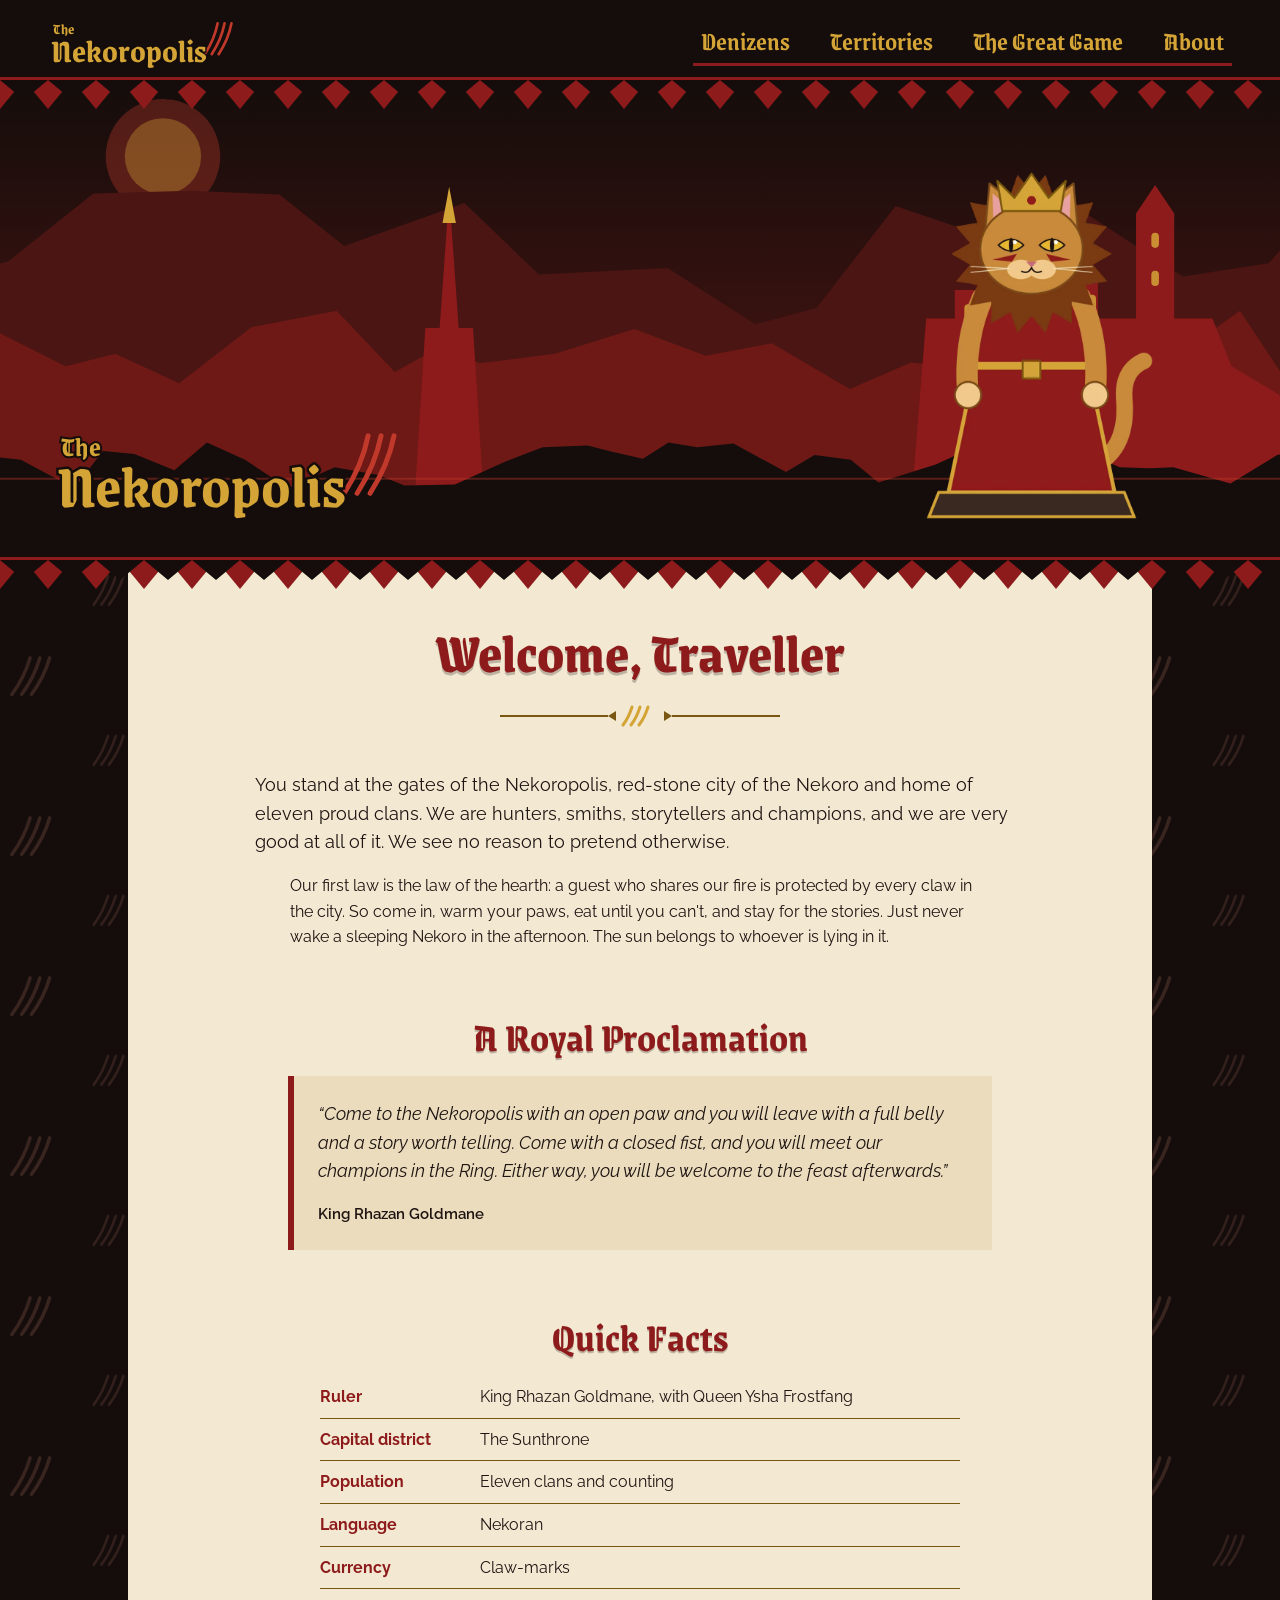
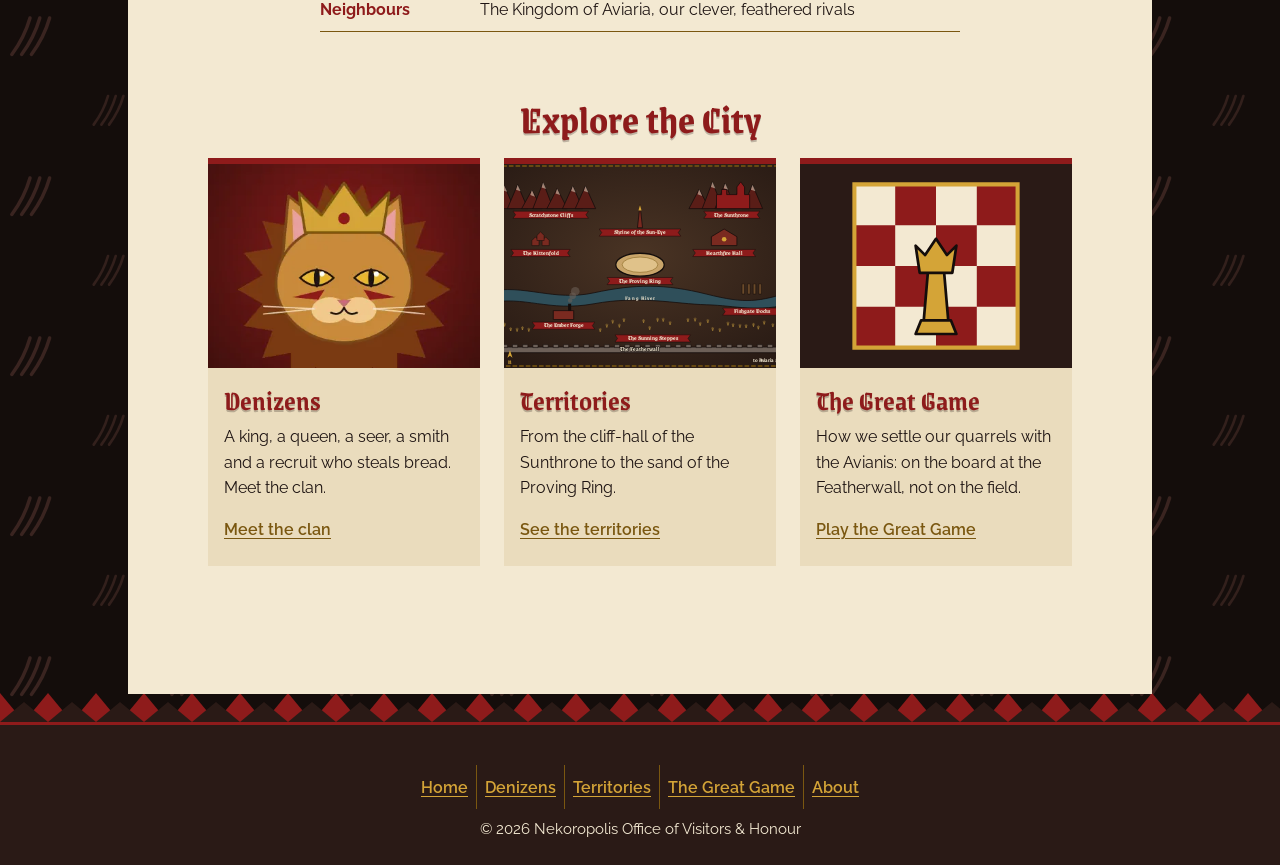
==== index.html @ 22c5e9df "Initial commit: Nekoropolis website Co-Authored-By: Claude Opus 5.5 <noreply@anthropic.com>" ====
<!DOCTYPE html>
<html lang="en">
<head>
  <meta charset="utf-8">
  <meta name="viewport" content="width=device-width, initial-scale=1">
  <title>The Nekoropolis | Visitor's Guide</title>
  <meta name="description" content="Visit the Nekoropolis, proud city of the Nekoro warrior clans. Hospitality, honour, feasts and the famous Proving Ring.">
  <meta name="theme-color" content="#140d0b">
  <link rel="icon" href="favicon.ico" sizes="48x48">
  <link rel="icon" href="favicon.svg" type="image/svg+xml">
  <link rel="apple-touch-icon" href="apple-touch-icon.png">
  <link rel="manifest" href="site.webmanifest">
  <link rel="preload" href="fonts/grenze-gotisch-latin-wght.woff2" as="font" type="font/woff2" crossorigin>
  <link rel="stylesheet" href="css/normalize.css">
  <link rel="stylesheet" href="css/styles.css">
  <script src="js/menu.js" defer></script>
</head>
<body>
  <a class="skip-link" href="#main">Skip to main content</a>

  <header class="site-header">
    <div class="header-bar">
      <button class="menu-button" type="button" aria-expanded="false" aria-controls="site-nav" hidden>
        <img src="images/icon-menu-claws.svg" alt="" width="32" height="32">
        <span class="visually-hidden">Menu</span>
      </button>
      <a class="site-logo" href="index.html"><img src="images/logo-nekoropolis.svg" alt="The Nekoropolis – home" width="360" height="100"></a>
      <nav id="site-nav" class="site-nav" aria-label="Main">
        <ul class="nav-list">
          <li><a href="denizens.html">Denizens</a></li>
          <li><a href="territories.html">Territories</a></li>
          <li><a href="https://tobiasvyseri.com/Aviaria/avianchess.html">The Great Game<span class="visually-hidden"> (external site)</span></a></li>
          <li><a href="about.html">About</a></li>
        </ul>
      </nav>
    </div>
    <div class="hero">
      <img class="hero-wordmark" src="images/logo-nekoropolis.svg" alt="" width="360" height="100">
      <img class="hero-character" src="images/hero-character.webp" srcset="images/hero-character.webp 800w, images/hero-character-1600.webp 1600w" sizes="(min-width: 48em) 20rem, 60vw" alt="Placeholder art: a maned, crowned cat warrior in a red tunic, standing in for a Nekoro champion" width="800" height="1200">
    </div>
  </header>

  <main id="main">
    <section class="section" aria-labelledby="welcome">
      <h1 id="welcome">Welcome, Traveller</h1>
      <hr class="divider">
      <p class="lede">You stand at the gates of the Nekoropolis, red-stone city of the Nekoro and home of eleven proud clans. We are hunters, smiths, storytellers and champions, and we are very good at all of it. We see no reason to pretend otherwise.</p>
      <p>Our first law is the law of the hearth: a guest who shares our fire is protected by every claw in the city. So come in, warm your paws, eat until you can't, and stay for the stories. Just never wake a sleeping Nekoro in the afternoon. The sun belongs to whoever is lying in it.</p>
    </section>

    <section class="section" aria-labelledby="proclamation-heading">
      <h2 id="proclamation-heading" class="section-title">A Royal Proclamation</h2>
      <figure class="proclamation">
        <blockquote>
          <p>&ldquo;Come to the Nekoropolis with an open paw and you will leave with a full belly and a story worth telling. Come with a closed fist, and you will meet our champions in the Ring. Either way, you will be welcome to the feast afterwards.&rdquo;</p>
        </blockquote>
        <figcaption>King Rhazan Goldmane</figcaption>
      </figure>
    </section>

    <section class="section" aria-labelledby="facts-heading">
      <h2 id="facts-heading" class="section-title">Quick Facts</h2>
      <dl class="facts">
        <div>
          <dt>Ruler</dt>
          <dd>King Rhazan Goldmane, with Queen Ysha Frostfang</dd>
        </div>
        <div>
          <dt>Capital district</dt>
          <dd>The Sunthrone</dd>
        </div>
        <div>
          <dt>Population</dt>
          <dd>Eleven clans and counting</dd>
        </div>
        <div>
          <dt>Language</dt>
          <dd>Nekoran</dd>
        </div>
        <div>
          <dt>Currency</dt>
          <dd>Claw-marks</dd>
        </div>
        <div>
          <dt>Neighbours</dt>
          <dd>The Kingdom of Aviaria, our clever, feathered rivals</dd>
        </div>
      </dl>
    </section>

    <section class="section" aria-labelledby="explore-heading">
      <h2 id="explore-heading" class="section-title">Explore the City</h2>
      <ul class="card-grid">
        <li>
          <article class="card">
            <img src="images/denizens/rhazan-portrait.webp" alt="" width="400" height="400" loading="lazy">
            <div class="card-body">
              <h3>Denizens</h3>
              <p>A king, a queen, a seer, a smith and a recruit who steals bread. Meet the clan.</p>
              <a href="denizens.html">Meet the clan</a>
            </div>
          </article>
        </li>
        <li>
          <article class="card">
            <img src="images/map-placeholder.svg" alt="" width="1200" height="800" loading="lazy">
            <div class="card-body">
              <h3>Territories</h3>
              <p>From the cliff-hall of the Sunthrone to the sand of the Proving Ring.</p>
              <a href="territories.html">See the territories</a>
            </div>
          </article>
        </li>
        <li>
          <article class="card">
            <img src="images/card-great-game.svg" alt="" width="400" height="300" loading="lazy">
            <div class="card-body">
              <h3>The Great Game</h3>
              <p>How we settle our quarrels with the Avianis: on the board at the Featherwall, not on the field.</p>
              <a href="https://tobiasvyseri.com/Aviaria/avianchess.html">Play the Great Game<span class="visually-hidden"> (external site)</span></a>
            </div>
          </article>
        </li>
      </ul>
    </section>
  </main>

  <footer class="site-footer">
    <nav aria-label="Footer">
      <ul class="footer-links">
        <li><a href="index.html" aria-current="page">Home</a></li>
        <li><a href="denizens.html">Denizens</a></li>
        <li><a href="territories.html">Territories</a></li>
        <li><a href="https://tobiasvyseri.com/Aviaria/avianchess.html">The Great Game<span class="visually-hidden"> (external site)</span></a></li>
        <li><a href="about.html">About</a></li>
      </ul>
    </nav>
    <p class="copyright">&copy; 2026 Nekoropolis Office of Visitors &amp; Honour</p>
  </footer>
</body>
</html>
---- css/styles.css ----
/* ==========================================================================
   The Nekoropolis: styles.css
   Mobile-first. Loaded after normalize.css on every page.
   Order: custom properties, @font-face, base, layout, components,
   utilities, media queries (min-width, ascending).
   ========================================================================== */

/* --------------------------------------------------------------------------
   1. Custom properties
   -------------------------------------------------------------------------- */
:root {
  /* colours (text pairs: see plan.md 6.1, approved pairs only) */
  --clr-night: #140d0b;
  --clr-coal: #2a1a16;
  --clr-blood: #8e1b1b;
  --clr-ember: #c0392b; /* decorative only, never text */
  --clr-gold: #d4a437;
  --clr-gold-deep: #7a5710;
  --clr-bone: #f3e9d2;
  --clr-ink: #1e1412;
  --clr-bone-shade: #eadcbd; /* cards, table stripes (ink 13.6:1, blood 6.8:1, gold-deep 4.9:1) */
  --clr-field: #fffaf0;

  /* fonts */
  --ff-display: "Grenze Gotisch", "Palatino Linotype", Georgia, serif;
  --ff-body: "Raleway", "Segoe UI", Arial, sans-serif;

  /* type scale */
  --fs-body: 1rem;
  --fs-small: 0.9375rem;
  --fs-h1: clamp(2.25rem, 1.6rem + 3vw, 3.5rem);
  --fs-h2: clamp(1.75rem, 1.4rem + 1.6vw, 2.5rem);
  --fs-h3: clamp(1.375rem, 1.2rem + 0.8vw, 1.75rem);
  --fs-nav: 1.375rem;

  /* spacing */
  --space-xs: 0.25rem;
  --space-s: 0.5rem;
  --space-m: 1rem;
  --space-l: 1.5rem;
  --space-xl: 2.5rem;
  --space-xxl: 4rem;
  --gutter: 1rem;

  /* motifs */
  --fang-w: 2.5rem;
  --fang-h: 1rem;
  --rim: 0.1875rem;
  --focus-width: 3px;
  --hexagon: polygon(50% 0, 100% 25%, 100% 75%, 50% 100%, 0 75%, 0 25%);
  --notch: polygon(0.75rem 0, calc(100% - 0.75rem) 0, 100% 0.75rem, 100% calc(100% - 0.75rem), calc(100% - 0.75rem) 100%, 0.75rem 100%, 0 calc(100% - 0.75rem), 0 0.75rem);
  --content-max: 64rem;
  --measure: 70ch;
}

/* --------------------------------------------------------------------------
   2. @font-face (self-hosted, SIL OFL 1.1)
   -------------------------------------------------------------------------- */
@font-face {
  font-family: "Grenze Gotisch";
  src: url("../fonts/grenze-gotisch-latin-wght.woff2") format("woff2");
  font-weight: 100 900;
  font-style: normal;
  font-display: swap;
}

@font-face {
  font-family: "Raleway";
  src: url("../fonts/raleway-latin-wght.woff2") format("woff2");
  font-weight: 100 900;
  font-style: normal;
  font-display: swap;
}

@font-face {
  font-family: "Raleway";
  src: url("../fonts/raleway-latin-wght-italic.woff2") format("woff2");
  font-weight: 100 900;
  font-style: italic;
  font-display: swap;
}

/* --------------------------------------------------------------------------
   3. Base
   -------------------------------------------------------------------------- */
*,
*::before,
*::after {
  box-sizing: border-box;
}

html {
  scroll-behavior: smooth;
}

body {
  margin: 0;
  font-family: var(--ff-body);
  font-size: var(--fs-body);
  line-height: 1.6;
  color: var(--clr-ink);
  background: var(--clr-night) url("../images/bg-claws.svg") repeat;
  background-size: 10rem 10rem;
  overflow-x: hidden;
}

img,
video,
svg {
  max-width: 100%;
  height: auto;
  display: block;
}

h1,
h2,
h3 {
  font-family: var(--ff-display);
  font-weight: 700;
  line-height: 1.15;
  color: var(--clr-blood);
  text-shadow: 0 0.06em 0 rgba(30, 20, 18, 0.25);
  margin: 0 0 var(--space-m);
}

h1 {
  font-size: var(--fs-h1);
  font-weight: 800;
  text-align: center;
}

h2 {
  font-size: var(--fs-h2);
}

h3 {
  font-size: var(--fs-h3);
  font-weight: 600;
}

p,
ul,
ol,
dl {
  margin: 0 0 var(--space-m);
}

p {
  max-width: var(--measure);
}

a {
  color: var(--clr-gold-deep);
  text-decoration: underline;
  text-decoration-thickness: 0.08em;
  text-underline-offset: 0.18em;
  font-weight: 600;
}

a:hover {
  color: var(--clr-blood);
  text-decoration-thickness: 0.14em;
}

:focus-visible {
  outline: var(--focus-width) solid var(--clr-blood);
  outline-offset: 3px;
}

[id] {
  scroll-margin-top: var(--space-l);
}

/* --------------------------------------------------------------------------
   4. Layout: header, hero, main, footer
   -------------------------------------------------------------------------- */

/* header (bar + hero, so the hero sits inside the banner landmark) */
.site-header {
  position: relative;
  z-index: 20;
}

.header-bar {
  position: relative;
  z-index: 2;
  display: flex;
  flex-wrap: wrap;
  align-items: center;
  justify-content: space-between;
  gap: var(--space-s);
  padding: var(--space-s) var(--gutter);
  background-color: var(--clr-night);
  border-bottom: var(--rim) solid var(--clr-blood);
}

.site-logo {
  margin-left: auto;
  display: block;
  border-radius: 0.25rem;
}

.site-logo img {
  width: 9.5rem;
}

/* hero */
.hero {
  position: relative;
  z-index: 1;
  min-height: clamp(14rem, 55vw, 30rem);
  background: var(--clr-night) url("../images/hero-skyline.svg") center bottom / cover no-repeat;
  border-bottom: var(--rim) solid var(--clr-blood);
}

.hero-character {
  position: absolute;
  bottom: 1rem;
  left: 50%;
  transform: translateX(-50%);
  height: 92%;
  width: auto;
  max-width: none;
}

.hero-wordmark {
  display: none;
}

/* main content column */
main {
  position: relative;
  z-index: 1;
  background-color: var(--clr-bone);
  padding: calc(var(--fang-h) + var(--space-xl)) var(--gutter) var(--space-xxl);
}

main > * {
  margin-left: auto;
  margin-right: auto;
}

.section {
  max-width: 54rem;
  margin: 0 auto var(--space-xxl);
}

.section > p,
.section > ul,
.section > dl,
.section > figure {
  margin-left: auto;
  margin-right: auto;
}

.section-title {
  text-align: center;
}

/* footer */
.site-footer {
  position: relative;
  background-color: var(--clr-coal);
  color: var(--clr-bone);
  text-align: center;
  padding: var(--space-xl) var(--gutter) var(--space-l);
  margin-top: calc(var(--fang-h) * 1.4);
  border-top: var(--rim) solid var(--clr-blood);
}

.site-footer a {
  color: var(--clr-gold);
  display: inline-flex;
  align-items: center;
  min-height: 2.75rem;
  padding: 0 var(--space-s);
}

.site-footer a:hover {
  color: var(--clr-bone);
}

.site-footer :focus-visible {
  outline-color: var(--clr-gold);
}

.footer-links {
  list-style: none;
  margin: 0 0 var(--space-s);
  padding: 0;
  display: flex;
  flex-wrap: wrap;
  justify-content: center;
}

.footer-links li + li {
  border-left: 1px solid var(--clr-gold-deep);
}

.copyright {
  margin: 0 auto;
  font-size: var(--fs-small);
}

/* --------------------------------------------------------------------------
   5. Components
   -------------------------------------------------------------------------- */

/* 5.1 menu button + site nav ------------------------------------------- */
.menu-button {
  display: inline-flex;
  align-items: center;
  justify-content: center;
  width: 2.75rem;
  height: 2.75rem;
  padding: 0;
  border: 0;
  background: transparent;
  cursor: pointer;
  border-radius: 0.25rem;
}

.menu-button[hidden] {
  display: none;
}

.menu-button img {
  width: 2rem;
  height: 2rem;
}

.site-header :focus-visible {
  outline-color: var(--clr-gold);
}

.site-nav {
  flex: 1 0 100%;
  order: 3;
}

.nav-list {
  list-style: none;
  margin: 0;
  padding: 0;
  display: flex;
  flex-wrap: wrap;
  justify-content: center;
  gap: 0 var(--space-m);
}

.nav-list a {
  display: flex;
  align-items: center;
  min-height: 2.75rem;
  min-width: 2.75rem;
  padding: 0 var(--space-s);
  font-family: var(--ff-display);
  font-weight: 600;
  font-size: var(--fs-nav);
  color: var(--clr-gold);
  text-decoration: none;
}

.nav-list a:hover,
.nav-list a[aria-current="page"] {
  text-decoration: underline;
  text-decoration-thickness: 0.1em;
  text-underline-offset: 0.2em;
}

.nav-list a:hover {
  color: var(--clr-bone);
}

/* collapsible panel: only when menu.js is running (adds .has-menu-js) */
.has-menu-js .site-nav {
  position: absolute;
  top: 100%;
  left: 0;
  width: min(16rem, 80vw);
  padding: var(--space-m) var(--space-m) var(--space-l);
  background-color: var(--clr-coal);
  border-bottom: var(--rim) solid var(--clr-blood);
  visibility: hidden;
  transform: translateX(-105%);
  transition: transform 0.25s ease, visibility 0.25s;
}

.has-menu-js .site-nav.is-open {
  visibility: visible;
  transform: none;
}

.has-menu-js .nav-list {
  flex-direction: column;
  align-items: flex-start;
}

/* 5.2 fang edges (CSS masks; colour comes from background-color) ------- */
.header-bar::before,
.header-bar::after,
.hero::before,
.hero::after,
.has-menu-js .site-nav::before,
.has-menu-js .site-nav::after,
.site-footer::before,
.site-footer::after {
  content: "";
  position: absolute;
  left: 0;
  right: 0;
  top: calc(100% + var(--rim));
  height: var(--fang-h);
  pointer-events: none;
  -webkit-mask: url("../images/edge-fangs.svg") 0 0 / var(--fang-w) 100% repeat-x;
  mask: url("../images/edge-fangs.svg") 0 0 / var(--fang-w) 100% repeat-x;
}

/* back row: blood, longer, offset half a tooth */
.header-bar::before,
.hero::before,
.has-menu-js .site-nav::before,
.site-footer::before {
  height: calc(var(--fang-h) * 1.45);
  background-color: var(--clr-blood);
  -webkit-mask-position: calc(var(--fang-w) / 2) 0;
  mask-position: calc(var(--fang-w) / 2) 0;
}

.header-bar::after,
.hero::after {
  background-color: var(--clr-night);
}

.has-menu-js .site-nav::after {
  background-color: var(--clr-coal);
}

/* footer teeth point up */
.site-footer::before,
.site-footer::after {
  top: auto;
  bottom: calc(100% + var(--rim));
  transform: scaleY(-1);
}

.site-footer::after {
  background-color: var(--clr-coal);
}

/* 5.3 divider ---------------------------------------------------------- */
.divider {
  border: 0;
  height: 1.875rem;
  max-width: 18.75rem;
  margin: var(--space-m) auto var(--space-xl);
  background: url("../images/divider-claw.svg") center / contain no-repeat;
}

/* 5.4 home: proclamation, quick facts, explore cards ------------------ */
.lede {
  font-size: 1.125rem;
}

.proclamation {
  margin: 0 auto;
  max-width: 44rem;
  padding: var(--space-l);
  background-color: var(--clr-bone-shade);
  border-left: 0.375rem solid var(--clr-blood);
}

.proclamation blockquote {
  margin: 0 0 var(--space-m);
  font-size: 1.125rem;
  font-style: italic;
}

.proclamation blockquote p {
  margin: 0;
}

.proclamation figcaption,
.quote figcaption {
  font-weight: 600;
}

.facts {
  display: grid;
  grid-template-columns: 1fr;
  gap: 0;
  max-width: 40rem;
  margin: 0 auto;
}

.facts div {
  display: grid;
  grid-template-columns: minmax(0, 9rem) minmax(0, 1fr);
  gap: var(--space-m);
  padding: var(--space-s) 0;
  border-bottom: 1px solid var(--clr-gold-deep);
}

.facts dt {
  font-weight: 700;
  color: var(--clr-blood);
}

.facts dd {
  margin: 0;
}

.card-grid {
  list-style: none;
  padding: 0;
  display: grid;
  grid-template-columns: 1fr;
  gap: var(--space-l);
}

.card {
  position: relative;
  height: 100%;
  display: flex;
  flex-direction: column;
  background-color: var(--clr-bone-shade);
  border-top: 0.375rem solid var(--clr-blood);
  transition: transform 0.2s ease, box-shadow 0.2s ease;
}

.card img {
  width: 100%;
  aspect-ratio: 4 / 3;
  object-fit: cover;
  background-color: var(--clr-coal);
}

.card-body {
  padding: var(--space-m) var(--space-m) var(--space-l);
  display: flex;
  flex-direction: column;
  flex-grow: 1;
}

.card-body p {
  flex-grow: 1;
}

.card h3 {
  margin-bottom: var(--space-s);
}

.card:hover,
.card:focus-within {
  transform: translateY(-0.25rem);
  box-shadow: 0 0.5rem 1rem rgba(20, 13, 11, 0.3), 0 0 0 3px var(--clr-gold);
}

/* 5.5 portraits (hexagon). clip-path lives on the frame + img, never on the link */
.portrait-grid {
  list-style: none;
  padding: 0;
  display: grid;
  grid-template-columns: repeat(2, minmax(0, 1fr));
  gap: var(--space-l) var(--space-m);
  max-width: 44rem;
}

.portrait-link {
  display: block;
  text-align: center;
  text-decoration: none;
  color: var(--clr-ink);
  border-radius: 0.25rem;
  transition: filter 0.2s ease, transform 0.2s ease;
}

.portrait-frame {
  display: block;
  padding: 0.25rem;
  background-color: var(--clr-gold-deep);
  clip-path: var(--hexagon);
  transition: background-color 0.2s ease;
}

.portrait-frame img {
  width: 100%;
  aspect-ratio: 1;
  object-fit: cover;
  clip-path: var(--hexagon);
}

.portrait-name {
  display: block;
  margin-top: var(--space-s);
  font-weight: 700;
  text-decoration: underline;
  text-decoration-color: var(--clr-gold-deep);
  text-underline-offset: 0.18em;
}

.portrait-link:hover,
.portrait-link:focus-visible {
  transform: translateY(-0.2rem);
  filter: drop-shadow(0 0 0.35rem var(--clr-gold));
  color: var(--clr-blood);
}

.portrait-link:hover .portrait-frame,
.portrait-link:focus-visible .portrait-frame {
  background-color: var(--clr-gold);
}

/* 5.6 profiles --------------------------------------------------------- */
.profile {
  display: grid;
  grid-template-columns: minmax(0, 1fr);
  grid-template-areas:
    "name"
    "image"
    "stats"
    "quote"
    "back";
  gap: var(--space-m);
  max-width: 54rem;
  margin: 0 auto var(--space-xxl);
  padding-top: var(--space-l);
  border-top: 2px solid var(--clr-gold-deep);
}

.profile h2 {
  grid-area: name;
  text-align: center;
  margin: 0;
}

.profile-image {
  grid-area: image;
  margin: 0 auto;
  max-width: 22rem;
}

.profile-image img {
  border: 0.25rem solid var(--clr-gold-deep);
}

.stats {
  grid-area: stats;
  margin: 0;
}

.stats div {
  padding: var(--space-xs) 0 var(--space-s);
  border-bottom: 1px dashed var(--clr-gold-deep);
}

.stats dt {
  display: inline;
  font-weight: 700;
  color: var(--clr-blood);
}

.stats dt::after {
  content: ":";
}

.stats dd {
  display: inline;
  margin: 0 0 0 0.25em;
}

.quote {
  grid-area: quote;
  margin: 0;
  padding: var(--space-m) var(--space-l);
  background-color: var(--clr-bone-shade);
  border-left: 0.375rem solid var(--clr-blood);
}

.quote blockquote {
  margin: 0 0 var(--space-s);
  font-style: italic;
  font-size: 1.0625rem;
}

.quote blockquote p {
  margin: 0;
}

.back-link {
  grid-area: back;
  margin: 0;
}

/* 5.7 territories: map, place list, highlights -------------------------- */
.map-figure {
  margin: 0 auto var(--space-l);
}

.map-figure img {
  width: 100%;
  border: 0.25rem solid var(--clr-gold-deep);
}

figcaption {
  font-size: var(--fs-small);
  margin-top: var(--space-s);
}

.place-list {
  list-style: none;
  padding: 0;
  display: flex;
  flex-wrap: wrap;
  justify-content: center;
  gap: 0 var(--space-s);
}

.place-list a {
  display: inline-flex;
  align-items: center;
  min-height: 2.75rem;
  padding: 0 var(--space-s);
}

.highlights {
  display: grid;
  grid-template-columns: minmax(0, 1fr);
  gap: var(--space-l);
}

.highlight {
  padding: var(--space-m) var(--space-l);
  background-color: var(--clr-bone-shade);
  border-top: 0.375rem solid var(--clr-blood);
}

.highlight p {
  margin: 0;
}

/* 5.8 tables ----------------------------------------------------------- */
.table-scroll {
  overflow-x: auto;
  margin: 0 0 var(--space-l);
  border: 2px solid var(--clr-gold-deep);
}

.table-scroll:focus-visible {
  outline: var(--focus-width) solid var(--clr-blood);
  outline-offset: 3px;
}

table {
  width: 100%;
  border-collapse: collapse;
  min-width: 40rem;
}

caption {
  padding: var(--space-s) var(--space-m);
  font-family: var(--ff-display);
  font-size: var(--fs-h3);
  font-weight: 600;
  color: var(--clr-blood);
  text-align: left;
}

th,
td {
  padding: var(--space-s) var(--space-m);
  text-align: left;
  vertical-align: top;
  border-top: 1px solid var(--clr-gold-deep);
}

thead th {
  background-color: var(--clr-blood);
  color: var(--clr-bone);
  font-weight: 700;
}

tbody th {
  font-weight: 700;
  color: var(--clr-blood);
}

tbody tr:nth-child(even) {
  background-color: var(--clr-bone-shade);
}

tbody tr:target {
  outline: var(--focus-width) solid var(--clr-blood);
  outline-offset: -3px;
}

/* credits table: stacked cards below 48em (still a real <table>) */
.credits-table {
  min-width: 0;
}

.credits-table caption {
  padding: 0 0 var(--space-s);
}

.credits-table thead {
  position: absolute;
  width: 1px;
  height: 1px;
  overflow: hidden;
  clip-path: inset(50%);
  white-space: nowrap;
}

.credits-table tr {
  display: block;
  margin-bottom: var(--space-m);
  border: 2px solid var(--clr-gold-deep);
  background-color: var(--clr-bone);
}

.credits-table tbody tr:nth-child(even) {
  background-color: var(--clr-bone-shade);
}

.credits-table th,
.credits-table td {
  display: block;
  position: relative;
  padding-left: 7rem;
  border-top: 0;
  border-bottom: 1px solid var(--clr-bone-shade);
  overflow-wrap: anywhere;
}

.credits-table th::before,
.credits-table td::before {
  content: attr(data-label);
  position: absolute;
  left: var(--space-m);
  font-weight: 700;
  color: var(--clr-blood);
}

/* 5.9 video ------------------------------------------------------------ */
.video-figure {
  margin: 0 auto var(--space-xl);
  max-width: 48rem;
}

.video-figure video {
  width: 100%;
  background-color: var(--clr-night);
  border: 0.25rem solid var(--clr-gold-deep);
}

/* 5.10 AI disclosure + form ------------------------------------------- */
.ai-list {
  max-width: var(--measure);
  padding-left: var(--space-l);
}

.ai-list li {
  margin-bottom: var(--space-s);
}

.contact-form {
  max-width: 36rem;
  margin: 0 auto;
}

.contact-form fieldset {
  margin: 0;
  padding: var(--space-m) var(--space-m) var(--space-l);
  border: 2px solid var(--clr-gold-deep);
}

.contact-form legend {
  padding: 0 var(--space-s);
  font-weight: 700;
  color: var(--clr-blood);
}

.form-row {
  display: flex;
  flex-direction: column;
  gap: var(--space-xs);
  margin-bottom: var(--space-m);
}

.form-row label {
  font-weight: 700;
}

.required {
  color: var(--clr-blood);
}

input,
select,
textarea {
  width: 100%;
  min-height: 2.75rem;
  padding: var(--space-s) var(--space-m);
  font: inherit;
  color: var(--clr-ink);
  background-color: var(--clr-field);
  border: 2px solid var(--clr-ink);
  border-radius: 0;
}

textarea {
  min-height: 9rem;
  resize: vertical;
}

input:focus-visible,
select:focus-visible,
textarea:focus-visible {
  outline: var(--focus-width) solid var(--clr-blood);
  outline-offset: 2px;
}

.button-frame {
  display: inline-block;
  margin-top: var(--space-s);
}

.button-frame:has(:focus-visible) {
  outline: var(--focus-width) solid var(--clr-blood);
  outline-offset: 3px;
}

.button {
  display: inline-flex;
  align-items: center;
  min-height: 2.75rem;
  padding: var(--space-s) var(--space-xl);
  font-family: var(--ff-display);
  font-size: 1.5rem;
  font-weight: 700;
  color: var(--clr-bone);
  background-color: var(--clr-blood);
  border: 0;
  clip-path: var(--notch);
  cursor: pointer;
}

.button:hover {
  background-color: var(--clr-ink);
}

.button:focus-visible {
  outline: none; /* indicator is drawn on .button-frame (clip-path would clip it) */
}

/* --------------------------------------------------------------------------
   6. Utilities
   -------------------------------------------------------------------------- */
.visually-hidden {
  position: absolute;
  width: 1px;
  height: 1px;
  margin: -1px;
  padding: 0;
  overflow: hidden;
  clip-path: inset(50%);
  white-space: nowrap;
  border: 0;
}

.skip-link {
  position: absolute;
  top: var(--space-s);
  left: var(--space-s);
  z-index: 100;
  padding: var(--space-s) var(--space-m);
  color: var(--clr-bone);
  background-color: var(--clr-blood);
  transform: translateY(-200%);
}

.skip-link:focus {
  transform: none;
  outline: var(--focus-width) solid var(--clr-gold);
  outline-offset: 2px;
}

.center {
  text-align: center;
}

/* --------------------------------------------------------------------------
   7. Media queries (min-width, ascending)
   -------------------------------------------------------------------------- */
@media (min-width: 30em) {
  .card-grid {
    grid-template-columns: repeat(2, minmax(0, 1fr));
  }

  .site-logo img {
    width: 11rem;
  }
}

@media (min-width: 48em) {
  :root {
    --gutter: 2rem;
    --fang-w: 3rem;
    --fang-h: 1.25rem;
  }

  .hero-character {
    left: auto;
    right: 8%;
    transform: none;
  }

  .hero-wordmark {
    display: block;
    position: absolute;
    left: 4%;
    bottom: 2.25rem;
    width: clamp(14rem, 28vw, 24rem);
  }

  .portrait-grid {
    grid-template-columns: repeat(4, minmax(0, 1fr));
  }

  .card-grid {
    grid-template-columns: repeat(3, minmax(0, 1fr));
  }

  .profile {
    grid-template-columns: minmax(0, 2fr) minmax(0, 3fr);
    grid-template-rows: auto 1fr auto auto;
    grid-template-areas:
      "image name"
      "image stats"
      "quote quote"
      "back back";
    column-gap: var(--space-xl);
  }

  .profile h2 {
    text-align: left;
    align-self: end;
  }

  .profile-image {
    max-width: none;
  }

  .highlights {
    grid-template-columns: repeat(2, minmax(0, 1fr));
  }

  .form-row {
    flex-direction: row;
    align-items: flex-start;
  }

  .form-row label {
    flex: 0 0 8rem;
    padding-top: var(--space-s);
  }

  .form-actions {
    padding-left: 8rem;
  }

  /* credits table back to a normal table */
  .credits-table thead {
    position: static;
    width: auto;
    height: auto;
    overflow: visible;
    clip-path: none;
    white-space: normal;
  }

  .credits-table tr {
    display: table-row;
    margin: 0;
    border: 0;
  }

  .credits-table th,
  .credits-table td {
    display: table-cell;
    padding-left: var(--space-m);
    border-top: 1px solid var(--clr-gold-deep);
    border-bottom: 0;
    overflow-wrap: normal;
  }

  .credits-table th::before,
  .credits-table td::before {
    content: none;
  }

  .credits-table caption {
    padding: var(--space-s) var(--space-m);
  }

  .credits-scroll {
    overflow-x: auto;
    border: 2px solid var(--clr-gold-deep);
  }
}

@media (min-width: 64em) {
  :root {
    --gutter: 3rem;
    --fs-nav: 1.625rem;
  }

  .header-bar {
    flex-wrap: nowrap;
    padding-top: var(--space-m);
    padding-bottom: var(--space-s);
  }

  .site-logo {
    margin-left: 0;
  }

  .site-logo img {
    width: 12rem;
  }

  .menu-button,
  .menu-button[hidden] {
    display: none;
  }

  .site-nav,
  .has-menu-js .site-nav {
    position: static;
    flex: 0 1 auto;
    order: 0;
    width: auto;
    padding: 0;
    background: none;
    visibility: visible;
    transform: none;
    transition: none;
  }

  .has-menu-js .site-nav::before,
  .has-menu-js .site-nav::after {
    content: none;
  }

  .nav-list,
  .has-menu-js .nav-list {
    flex-direction: row;
    align-items: center;
    gap: 0 var(--space-l);
  }

  main {
    max-width: var(--content-max);
    margin: 0 auto;
    padding-left: var(--space-xxl);
    padding-right: var(--space-xxl);
  }
}

@media (prefers-reduced-motion: reduce) {
  html {
    scroll-behavior: auto;
  }

  .has-menu-js .site-nav,
  .card,
  .portrait-link,
  .portrait-frame {
    transition: none;
  }

  .card:hover,
  .card:focus-within,
  .portrait-link:hover,
  .portrait-link:focus-visible {
    transform: none;
  }
}
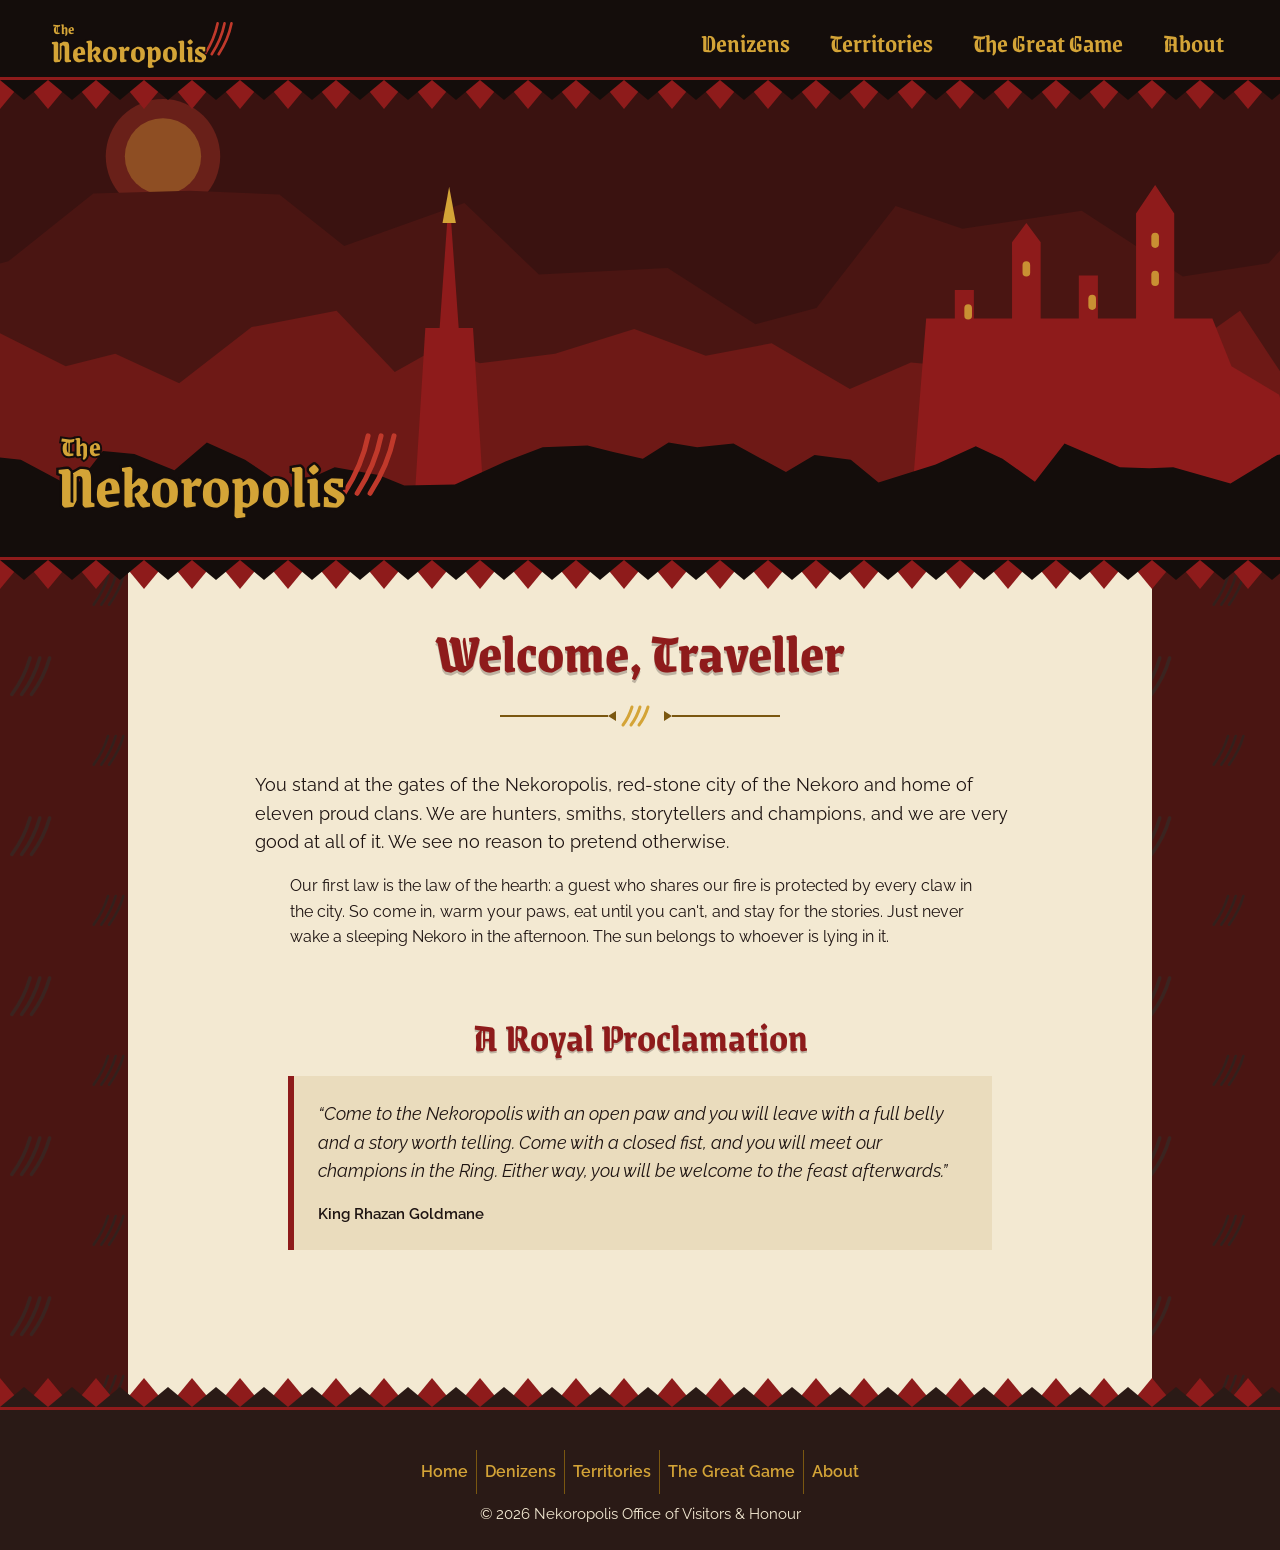
==== commit b4b4a4d7: "Homepage cleanup: remove cat hero, solid hero sky, red page background - Remove the placeholder cat " ====
--- a/index.html
+++ b/index.html
@@ -36,7 +36,6 @@
     </div>
     <div class="hero">
       <img class="hero-wordmark" src="images/logo-nekoropolis.svg" alt="" width="360" height="100">
-      <img class="hero-character" src="images/hero-character.webp" srcset="images/hero-character.webp 800w, images/hero-character-1600.webp 1600w" sizes="(min-width: 48em) 20rem, 60vw" alt="Placeholder art: a maned, crowned cat warrior in a red tunic, standing in for a Nekoro champion" width="800" height="1200">
     </div>
   </header>
 
@@ -57,72 +56,6 @@
         <figcaption>King Rhazan Goldmane</figcaption>
       </figure>
     </section>
-
-    <section class="section" aria-labelledby="facts-heading">
-      <h2 id="facts-heading" class="section-title">Quick Facts</h2>
-      <dl class="facts">
-        <div>
-          <dt>Ruler</dt>
-          <dd>King Rhazan Goldmane, with Queen Ysha Frostfang</dd>
-        </div>
-        <div>
-          <dt>Capital district</dt>
-          <dd>The Sunthrone</dd>
-        </div>
-        <div>
-          <dt>Population</dt>
-          <dd>Eleven clans and counting</dd>
-        </div>
-        <div>
-          <dt>Language</dt>
-          <dd>Nekoran</dd>
-        </div>
-        <div>
-          <dt>Currency</dt>
-          <dd>Claw-marks</dd>
-        </div>
-        <div>
-          <dt>Neighbours</dt>
-          <dd>The Kingdom of Aviaria, our clever, feathered rivals</dd>
-        </div>
-      </dl>
-    </section>
-
-    <section class="section" aria-labelledby="explore-heading">
-      <h2 id="explore-heading" class="section-title">Explore the City</h2>
-      <ul class="card-grid">
-        <li>
-          <article class="card">
-            <img src="images/denizens/rhazan-portrait.webp" alt="" width="400" height="400" loading="lazy">
-            <div class="card-body">
-              <h3>Denizens</h3>
-              <p>A king, a queen, a seer, a smith and a recruit who steals bread. Meet the clan.</p>
-              <a href="denizens.html">Meet the clan</a>
-            </div>
-          </article>
-        </li>
-        <li>
-          <article class="card">
-            <img src="images/map-placeholder.svg" alt="" width="1200" height="800" loading="lazy">
-            <div class="card-body">
-              <h3>Territories</h3>
-              <p>From the cliff-hall of the Sunthrone to the sand of the Proving Ring.</p>
-              <a href="territories.html">See the territories</a>
-            </div>
-          </article>
-        </li>
-        <li>
-          <article class="card">
-            <img src="images/card-great-game.svg" alt="" width="400" height="300" loading="lazy">
-            <div class="card-body">
-              <h3>The Great Game</h3>
-              <p>How we settle our quarrels with the Avianis: on the board at the Featherwall, not on the field.</p>
-              <a href="https://tobiasvyseri.com/Aviaria/avianchess.html">Play the Great Game<span class="visually-hidden"> (external site)</span></a>
-            </div>
-          </article>
-        </li>
-      </ul>
-    </section>
   </main>
 
   <footer class="site-footer">
--- a/css/styles.css
+++ b/css/styles.css
@@ -12,6 +12,7 @@
   /* colours (text pairs: see plan.md 6.1, approved pairs only) */
   --clr-night: #140d0b;
   --clr-coal: #2a1a16;
+  --clr-wine: #4a1512; /* page background behind the content column */
   --clr-blood: #8e1b1b;
   --clr-ember: #c0392b; /* decorative only, never text */
   --clr-gold: #d4a437;
@@ -99,7 +100,7 @@
   font-size: var(--fs-body);
   line-height: 1.6;
   color: var(--clr-ink);
-  background: var(--clr-night) url("../images/bg-claws.svg") repeat;
+  background: var(--clr-wine) url("../images/bg-claws.svg") repeat;
   background-size: 10rem 10rem;
   overflow-x: hidden;
 }
@@ -151,15 +152,12 @@
 
 a {
   color: var(--clr-gold-deep);
-  text-decoration: underline;
-  text-decoration-thickness: 0.08em;
-  text-underline-offset: 0.18em;
+  text-decoration: none;
   font-weight: 600;
 }
 
 a:hover {
   color: var(--clr-blood);
-  text-decoration-thickness: 0.14em;
 }
 
 :focus-visible {
@@ -213,16 +211,6 @@
   border-bottom: var(--rim) solid var(--clr-blood);
 }
 
-.hero-character {
-  position: absolute;
-  bottom: 1rem;
-  left: 50%;
-  transform: translateX(-50%);
-  height: 92%;
-  width: auto;
-  max-width: none;
-}
-
 .hero-wordmark {
   display: none;
 }
@@ -232,7 +220,8 @@
   position: relative;
   z-index: 1;
   background-color: var(--clr-bone);
-  padding: calc(var(--fang-h) + var(--space-xl)) var(--gutter) var(--space-xxl);
+  /* bottom padding leaves room for the footer teeth, which overlap main */
+  padding: calc(var(--fang-h) + var(--space-xl)) var(--gutter) calc(var(--fang-h) * 1.45 + var(--space-xxl));
 }
 
 main > * {
@@ -260,11 +249,11 @@
 /* footer */
 .site-footer {
   position: relative;
+  z-index: 2; /* above main, so the teeth bite into the content column */
   background-color: var(--clr-coal);
   color: var(--clr-bone);
   text-align: center;
   padding: var(--space-xl) var(--gutter) var(--space-l);
-  margin-top: calc(var(--fang-h) * 1.4);
   border-top: var(--rim) solid var(--clr-blood);
 }
 
@@ -363,12 +352,6 @@
 
 .nav-list a:hover,
 .nav-list a[aria-current="page"] {
-  text-decoration: underline;
-  text-decoration-thickness: 0.1em;
-  text-underline-offset: 0.2em;
-}
-
-.nav-list a:hover {
   color: var(--clr-bone);
 }
 
@@ -457,7 +440,7 @@
   background: url("../images/divider-claw.svg") center / contain no-repeat;
 }
 
-/* 5.4 home: proclamation, quick facts, explore cards ------------------ */
+/* 5.4 home: proclamation ---------------------------------------------- */
 .lede {
   font-size: 1.125rem;
 }
@@ -483,77 +466,6 @@
 .proclamation figcaption,
 .quote figcaption {
   font-weight: 600;
-}
-
-.facts {
-  display: grid;
-  grid-template-columns: 1fr;
-  gap: 0;
-  max-width: 40rem;
-  margin: 0 auto;
-}
-
-.facts div {
-  display: grid;
-  grid-template-columns: minmax(0, 9rem) minmax(0, 1fr);
-  gap: var(--space-m);
-  padding: var(--space-s) 0;
-  border-bottom: 1px solid var(--clr-gold-deep);
-}
-
-.facts dt {
-  font-weight: 700;
-  color: var(--clr-blood);
-}
-
-.facts dd {
-  margin: 0;
-}
-
-.card-grid {
-  list-style: none;
-  padding: 0;
-  display: grid;
-  grid-template-columns: 1fr;
-  gap: var(--space-l);
-}
-
-.card {
-  position: relative;
-  height: 100%;
-  display: flex;
-  flex-direction: column;
-  background-color: var(--clr-bone-shade);
-  border-top: 0.375rem solid var(--clr-blood);
-  transition: transform 0.2s ease, box-shadow 0.2s ease;
-}
-
-.card img {
-  width: 100%;
-  aspect-ratio: 4 / 3;
-  object-fit: cover;
-  background-color: var(--clr-coal);
-}
-
-.card-body {
-  padding: var(--space-m) var(--space-m) var(--space-l);
-  display: flex;
-  flex-direction: column;
-  flex-grow: 1;
-}
-
-.card-body p {
-  flex-grow: 1;
-}
-
-.card h3 {
-  margin-bottom: var(--space-s);
-}
-
-.card:hover,
-.card:focus-within {
-  transform: translateY(-0.25rem);
-  box-shadow: 0 0.5rem 1rem rgba(20, 13, 11, 0.3), 0 0 0 3px var(--clr-gold);
 }
 
 /* 5.5 portraits (hexagon). clip-path lives on the frame + img, never on the link */
@@ -594,9 +506,6 @@
   display: block;
   margin-top: var(--space-s);
   font-weight: 700;
-  text-decoration: underline;
-  text-decoration-color: var(--clr-gold-deep);
-  text-underline-offset: 0.18em;
 }
 
 .portrait-link:hover,
@@ -994,10 +903,6 @@
    7. Media queries (min-width, ascending)
    -------------------------------------------------------------------------- */
 @media (min-width: 30em) {
-  .card-grid {
-    grid-template-columns: repeat(2, minmax(0, 1fr));
-  }
-
   .site-logo img {
     width: 11rem;
   }
@@ -1008,12 +913,6 @@
     --gutter: 2rem;
     --fang-w: 3rem;
     --fang-h: 1.25rem;
-  }
-
-  .hero-character {
-    left: auto;
-    right: 8%;
-    transform: none;
   }
 
   .hero-wordmark {
@@ -1026,10 +925,6 @@
 
   .portrait-grid {
     grid-template-columns: repeat(4, minmax(0, 1fr));
-  }
-
-  .card-grid {
-    grid-template-columns: repeat(3, minmax(0, 1fr));
   }
 
   .profile {
@@ -1143,6 +1038,7 @@
     width: auto;
     padding: 0;
     background: none;
+    border-bottom: 0; /* the mobile panel's border was showing as a line under the nav */
     visibility: visible;
     transform: none;
     transition: none;
@@ -1174,14 +1070,11 @@
   }
 
   .has-menu-js .site-nav,
-  .card,
   .portrait-link,
   .portrait-frame {
     transition: none;
   }
 
-  .card:hover,
-  .card:focus-within,
   .portrait-link:hover,
   .portrait-link:focus-visible {
     transform: none;
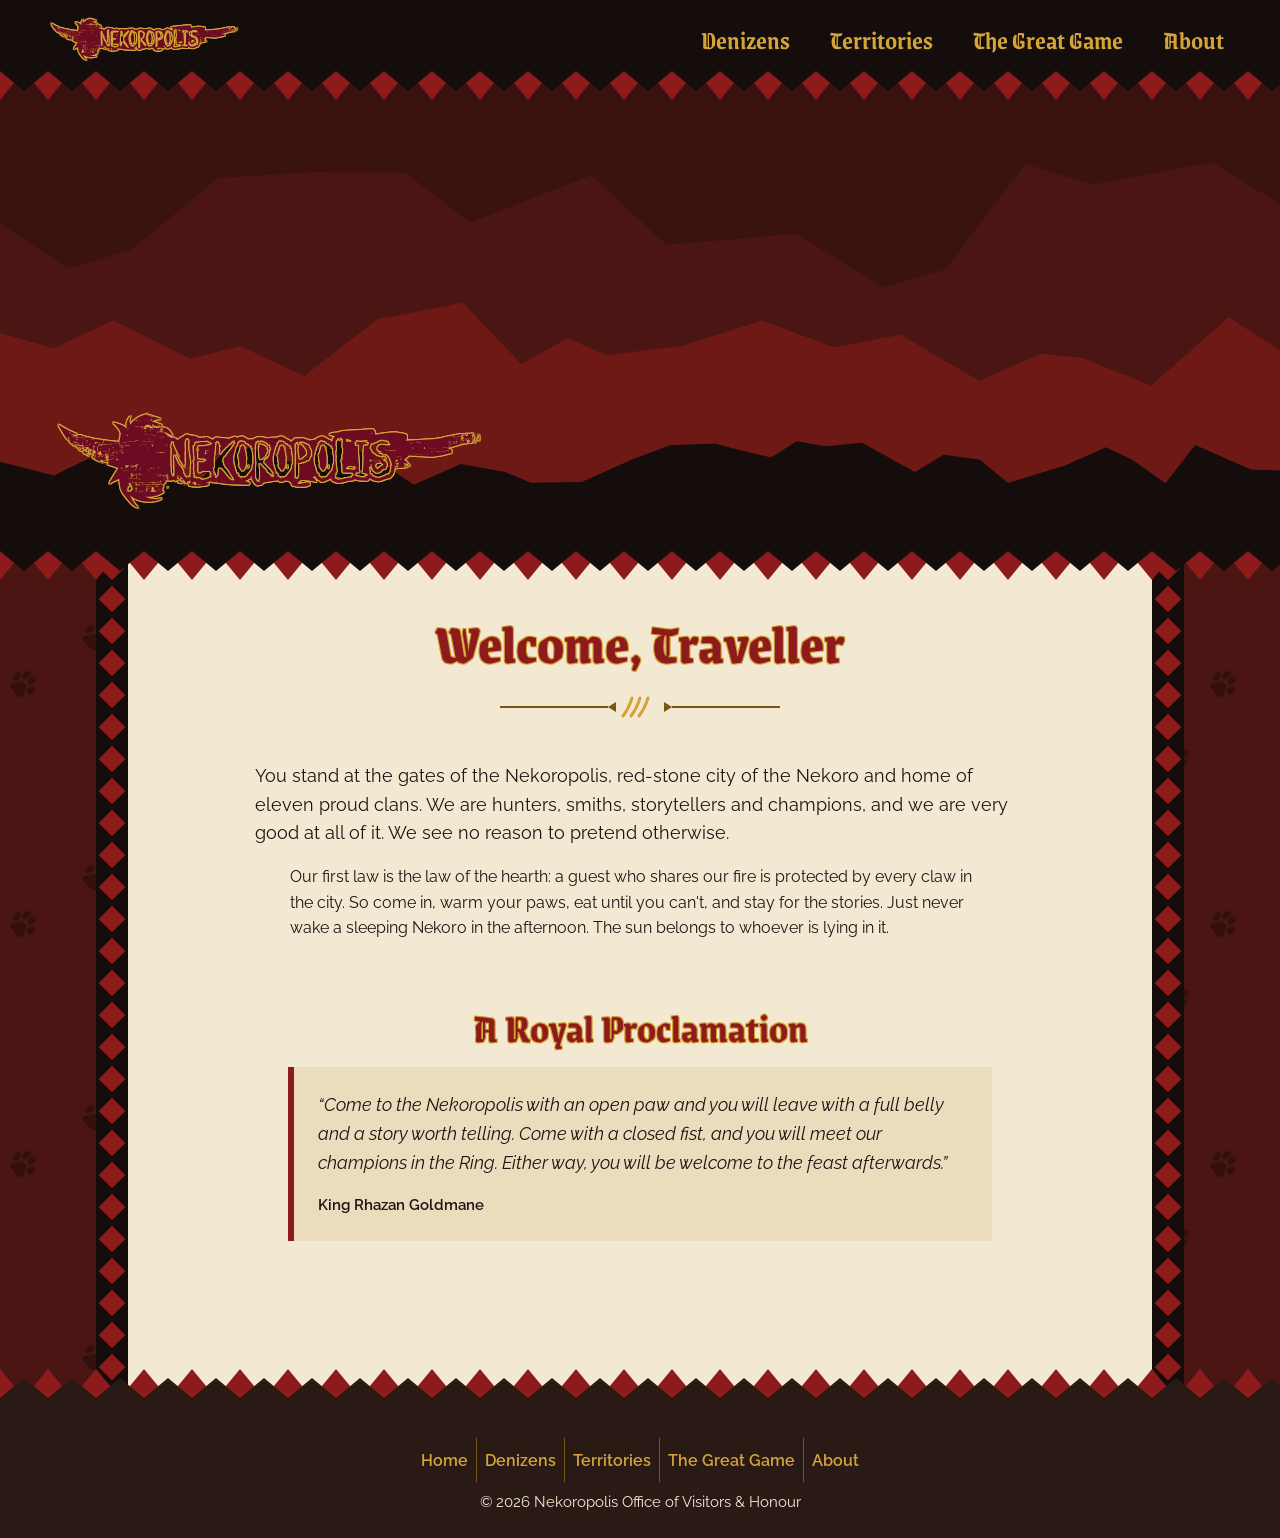
==== commit 6417d981: "New hand-made logo in nav and hero; paw-print trail background The logo gets a thin gold outline (CS" ====
--- a/index.html
+++ b/index.html
@@ -24,7 +24,7 @@
         <img src="images/icon-menu-claws.svg" alt="" width="32" height="32">
         <span class="visually-hidden">Menu</span>
       </button>
-      <a class="site-logo" href="index.html"><img src="images/logo-nekoropolis.svg" alt="The Nekoropolis – home" width="360" height="100"></a>
+      <a class="site-logo" href="index.html"><img src="images/nekorologo.svg" alt="The Nekoropolis – home" width="539" height="133"></a>
       <nav id="site-nav" class="site-nav" aria-label="Main">
         <ul class="nav-list">
           <li><a href="denizens.html">Denizens</a></li>
@@ -35,7 +35,7 @@
       </nav>
     </div>
     <div class="hero">
-      <img class="hero-wordmark" src="images/logo-nekoropolis.svg" alt="" width="360" height="100">
+      <img class="hero-wordmark" src="images/nekorologo.svg" alt="" width="539" height="133">
     </div>
   </header>
 
--- a/css/styles.css
+++ b/css/styles.css
@@ -13,6 +13,7 @@
   --clr-night: #140d0b;
   --clr-coal: #2a1a16;
   --clr-wine: #4a1512; /* page background behind the content column */
+  --clr-dusk: #3a1210; /* hero sky */
   --clr-blood: #8e1b1b;
   --clr-ember: #c0392b; /* decorative only, never text */
   --clr-gold: #d4a437;
@@ -46,11 +47,12 @@
   /* motifs */
   --fang-w: 2.5rem;
   --fang-h: 1rem;
-  --rim: 0.1875rem;
   --focus-width: 3px;
   --hexagon: polygon(50% 0, 100% 25%, 100% 75%, 50% 100%, 0 75%, 0 25%);
+  --hexagon-zoomed: polygon(50% 5.36%, 94.64% 27.68%, 94.64% 72.32%, 50% 94.64%, 5.36% 72.32%, 5.36% 27.68%); /* --hexagon scaled by 1/1.12 around the centre */
   --notch: polygon(0.75rem 0, calc(100% - 0.75rem) 0, 100% 0.75rem, 100% calc(100% - 0.75rem), calc(100% - 0.75rem) 100%, 0.75rem 100%, 0 calc(100% - 0.75rem), 0 0.75rem);
   --content-max: 64rem;
+  --strip-w: 2rem; /* diamond strips beside the content column (wide screens) */
   --measure: 70ch;
 }
 
@@ -100,8 +102,8 @@
   font-size: var(--fs-body);
   line-height: 1.6;
   color: var(--clr-ink);
-  background: var(--clr-wine) url("../images/bg-claws.svg") repeat;
-  background-size: 10rem 10rem;
+  background: var(--clr-wine) url("../images/bg-tracks.svg") repeat;
+  background-size: 15rem 15rem;
   overflow-x: hidden;
 }
 
@@ -120,7 +122,12 @@
   font-weight: 700;
   line-height: 1.15;
   color: var(--clr-blood);
-  text-shadow: 0 0.06em 0 rgba(30, 20, 18, 0.25);
+  /* thin gold outline (one 1px copy in each direction), like Aviaria's headings */
+  text-shadow:
+    1px 1px 0 var(--clr-gold),
+    -1px 1px 0 var(--clr-gold),
+    1px -1px 0 var(--clr-gold),
+    -1px -1px 0 var(--clr-gold);
   margin: 0 0 var(--space-m);
 }
 
@@ -189,7 +196,6 @@
   gap: var(--space-s);
   padding: var(--space-s) var(--gutter);
   background-color: var(--clr-night);
-  border-bottom: var(--rim) solid var(--clr-blood);
 }
 
 .site-logo {
@@ -202,13 +208,46 @@
   width: 9.5rem;
 }
 
-/* hero */
+/* the logo is dark red, so give it the same thin gold outline as the headings
+   to lift it off the dark nav and hero */
+.site-logo img,
+.hero-wordmark {
+  filter:
+    drop-shadow(1px 0 0 var(--clr-gold))
+    drop-shadow(-1px 0 0 var(--clr-gold))
+    drop-shadow(0 1px 0 var(--clr-gold))
+    drop-shadow(0 -1px 0 var(--clr-gold));
+}
+
+/* hero: three rock layers that scroll left at different speeds (parallax).
+   Each layer SVG is 1600x500 and tiles seamlessly, so one tile is 3.2x the hero height. */
 .hero {
+  --hero-h: clamp(14rem, 55vw, 30rem);
+  --tile-w: calc(var(--hero-h) * 3.2);
   position: relative;
   z-index: 1;
-  min-height: clamp(14rem, 55vw, 30rem);
-  background: var(--clr-night) url("../images/hero-skyline.svg") center bottom / cover no-repeat;
-  border-bottom: var(--rim) solid var(--clr-blood);
+  min-height: var(--hero-h);
+  background-color: var(--clr-dusk);
+  /* first listed = drawn on top */
+  background-image:
+    url("../images/hero-rocks-front.svg"),
+    url("../images/hero-rocks-mid.svg"),
+    url("../images/hero-rocks-back.svg");
+  background-repeat: repeat-x;
+  background-size: var(--tile-w) 100%;
+  background-position: 0 100%;
+  animation: hero-scroll 60s linear infinite;
+}
+
+/* each layer moves a whole number of tiles per loop (3, 2, 1), so the loop is
+   seamless and the front rocks move 3x as fast as the back ones */
+@keyframes hero-scroll {
+  to {
+    background-position:
+      calc(var(--tile-w) * -3) 100%,
+      calc(var(--tile-w) * -2) 100%,
+      calc(var(--tile-w) * -1) 100%;
+  }
 }
 
 .hero-wordmark {
@@ -254,7 +293,6 @@
   color: var(--clr-bone);
   text-align: center;
   padding: var(--space-xl) var(--gutter) var(--space-l);
-  border-top: var(--rim) solid var(--clr-blood);
 }
 
 .site-footer a {
@@ -363,7 +401,6 @@
   width: min(16rem, 80vw);
   padding: var(--space-m) var(--space-m) var(--space-l);
   background-color: var(--clr-coal);
-  border-bottom: var(--rim) solid var(--clr-blood);
   visibility: hidden;
   transform: translateX(-105%);
   transition: transform 0.25s ease, visibility 0.25s;
@@ -392,11 +429,13 @@
   position: absolute;
   left: 0;
   right: 0;
-  top: calc(100% + var(--rim));
+  top: 100%;
   height: var(--fang-h);
   pointer-events: none;
-  -webkit-mask: url("../images/edge-fangs.svg") 0 0 / var(--fang-w) 100% repeat-x;
-  mask: url("../images/edge-fangs.svg") 0 0 / var(--fang-w) 100% repeat-x;
+  /* the tooth shape is inlined (same as images/edge-fangs.svg) because browsers
+     block mask files on file:// pages, which made the spikes vanish locally */
+  -webkit-mask: url("data:image/svg+xml,%3Csvg xmlns='http://www.w3.org/2000/svg' width='40' height='20' preserveAspectRatio='none' viewBox='0 0 40 20'%3E%3Cpath d='M0 0h40L20 20Z'/%3E%3C/svg%3E") 0 0 / var(--fang-w) 100% repeat-x;
+  mask: url("data:image/svg+xml,%3Csvg xmlns='http://www.w3.org/2000/svg' width='40' height='20' preserveAspectRatio='none' viewBox='0 0 40 20'%3E%3Cpath d='M0 0h40L20 20Z'/%3E%3C/svg%3E") 0 0 / var(--fang-w) 100% repeat-x;
 }
 
 /* back row: blood, longer, offset half a tooth */
@@ -423,7 +462,7 @@
 .site-footer::before,
 .site-footer::after {
   top: auto;
-  bottom: calc(100% + var(--rim));
+  bottom: 100%;
   transform: scaleY(-1);
 }
 
@@ -472,27 +511,27 @@
 .portrait-grid {
   list-style: none;
   padding: 0;
-  display: grid;
-  grid-template-columns: repeat(2, minmax(0, 1fr));
+  display: flex;
+  flex-wrap: wrap;
+  justify-content: center; /* an odd one out sits in the middle, not on the left */
   gap: var(--space-l) var(--space-m);
-  max-width: 44rem;
+  max-width: 56rem;
+}
+
+.portrait-grid li {
+  flex: 0 0 min(9.5rem, 42%);
 }
 
 .portrait-link {
   display: block;
-  text-align: center;
-  text-decoration: none;
-  color: var(--clr-ink);
-  border-radius: 0.25rem;
-  transition: filter 0.2s ease, transform 0.2s ease;
 }
 
 .portrait-frame {
   display: block;
-  padding: 0.25rem;
+  padding: 0.3rem;
   background-color: var(--clr-gold-deep);
   clip-path: var(--hexagon);
-  transition: background-color 0.2s ease;
+  transition: background-color 0.25s ease;
 }
 
 .portrait-frame img {
@@ -500,41 +539,48 @@
   aspect-ratio: 1;
   object-fit: cover;
   clip-path: var(--hexagon);
-}
-
-.portrait-name {
-  display: block;
-  margin-top: var(--space-s);
-  font-weight: 700;
-}
-
-.portrait-link:hover,
+  background-color: var(--clr-bone-shade); /* shows through the transparent art */
+  transition: transform 0.3s ease, clip-path 0.3s ease, background-color 0.25s ease;
+}
+
+/* the border lights up, and the inside of the hexagon turns the same gold */
+.portrait-link:hover .portrait-frame,
+.portrait-link:focus-visible .portrait-frame,
+.portrait-link:hover .portrait-frame img,
+.portrait-link:focus-visible .portrait-frame img {
+  background-color: var(--clr-gold);
+}
+
 .portrait-link:focus-visible {
-  transform: translateY(-0.2rem);
-  filter: drop-shadow(0 0 0.35rem var(--clr-gold));
-  color: var(--clr-blood);
-}
-
-.portrait-link:hover .portrait-frame,
-.portrait-link:focus-visible .portrait-frame {
-  background-color: var(--clr-gold);
+  outline-offset: 0.25rem;
+}
+
+/* zoom: the picture grows, but its hexagon shrinks by the same amount (1 / 1.12),
+   so the face zooms in while the gold border stays put (same trick as Aviaria's circles) */
+.portrait-link:hover .portrait-frame img,
+.portrait-link:focus-visible .portrait-frame img {
+  transform: scale(1.12);
+  clip-path: var(--hexagon-zoomed);
 }
 
 /* 5.6 profiles --------------------------------------------------------- */
+/* like the Aviaria denizens page: profiles are hidden until their portrait is
+   chosen, then only that one shows (the link changes the URL to #name = :target) */
 .profile {
-  display: grid;
+  display: none;
   grid-template-columns: minmax(0, 1fr);
   grid-template-areas:
     "name"
     "image"
     "stats"
-    "quote"
-    "back";
+    "quote";
   gap: var(--space-m);
   max-width: 54rem;
   margin: 0 auto var(--space-xxl);
-  padding-top: var(--space-l);
-  border-top: 2px solid var(--clr-gold-deep);
+}
+
+.profile:target {
+  display: grid;
 }
 
 .profile h2 {
@@ -546,11 +592,7 @@
 .profile-image {
   grid-area: image;
   margin: 0 auto;
-  max-width: 22rem;
-}
-
-.profile-image img {
-  border: 0.25rem solid var(--clr-gold-deep);
+  max-width: 18rem;
 }
 
 .stats {
@@ -559,8 +601,7 @@
 }
 
 .stats div {
-  padding: var(--space-xs) 0 var(--space-s);
-  border-bottom: 1px dashed var(--clr-gold-deep);
+  padding: var(--space-xs) 0;
 }
 
 .stats dt {
@@ -578,38 +619,58 @@
   margin: 0 0 0 0.25em;
 }
 
+/* the quote reads as one more line under the stats, no box */
 .quote {
   grid-area: quote;
   margin: 0;
-  padding: var(--space-m) var(--space-l);
-  background-color: var(--clr-bone-shade);
-  border-left: 0.375rem solid var(--clr-blood);
 }
 
 .quote blockquote {
-  margin: 0 0 var(--space-s);
+  margin: 0 0 var(--space-xs);
   font-style: italic;
-  font-size: 1.0625rem;
 }
 
 .quote blockquote p {
   margin: 0;
 }
 
-.back-link {
-  grid-area: back;
-  margin: 0;
-}
-
-/* 5.7 territories: map, place list, highlights -------------------------- */
+/* 5.7 territories: clickable map, place list, place descriptions -------- */
 .map-figure {
   margin: 0 auto var(--space-l);
 }
 
-.map-figure img {
+/* the links are positioned in % of this box, so they stay on their places at any size */
+.map-frame {
+  position: relative;
+  border: 0.25rem solid var(--clr-gold-deep);
+}
+
+.map-frame img {
   width: 100%;
-  border: 0.25rem solid var(--clr-gold-deep);
-}
+}
+
+.map-spot {
+  position: absolute;
+  border-radius: 0.5rem;
+  transition: box-shadow 0.2s ease, background-color 0.2s ease;
+}
+
+.map-spot:hover {
+  background-color: rgba(212, 164, 55, 0.15);
+  box-shadow: inset 0 0 0 3px var(--clr-gold);
+}
+
+/* where each place sits on the 1200x800 map */
+.map-spot[href="#scratchstone-cliffs"] { left: 2.08%; top: 8.12%; width: 33.75%; height: 18.75%; }
+.map-spot[href="#sunthrone"] { left: 65.83%; top: 8.12%; width: 24.58%; height: 18.75%; }
+.map-spot[href="#sun-shrine"] { left: 36.67%; top: 19.38%; width: 26.67%; height: 16.25%; }
+.map-spot[href="#kittenfold"] { left: 7.5%; top: 31.87%; width: 20%; height: 13.75%; }
+.map-spot[href="#hearthfire-hall"] { left: 67.08%; top: 31.25%; width: 20.83%; height: 14.37%; }
+.map-spot[href="#proving-ring"] { left: 39.17%; top: 43.12%; width: 21.67%; height: 16.25%; }
+.map-spot[href="#fishgate-docks"] { left: 76.67%; top: 58.13%; width: 20%; height: 16.25%; }
+.map-spot[href="#ember-forge"] { left: 14.58%; top: 60%; width: 20.83%; height: 21.25%; }
+.map-spot[href="#sunning-steppes"] { left: 41.67%; top: 81.88%; width: 25%; height: 6.25%; }
+.map-spot[href="#featherwall"] { left: 1.67%; top: 88.12%; width: 96.67%; height: 5%; }
 
 figcaption {
   font-size: var(--fs-small);
@@ -632,135 +693,21 @@
   padding: 0 var(--space-s);
 }
 
-.highlights {
-  display: grid;
-  grid-template-columns: minmax(0, 1fr);
-  gap: var(--space-l);
-}
-
-.highlight {
-  padding: var(--space-m) var(--space-l);
-  background-color: var(--clr-bone-shade);
-  border-top: 0.375rem solid var(--clr-blood);
-}
-
-.highlight p {
-  margin: 0;
-}
-
-/* 5.8 tables ----------------------------------------------------------- */
-.table-scroll {
-  overflow-x: auto;
-  margin: 0 0 var(--space-l);
-  border: 2px solid var(--clr-gold-deep);
-}
-
-.table-scroll:focus-visible {
-  outline: var(--focus-width) solid var(--clr-blood);
-  outline-offset: 3px;
-}
-
-table {
-  width: 100%;
-  border-collapse: collapse;
-  min-width: 40rem;
-}
-
-caption {
-  padding: var(--space-s) var(--space-m);
-  font-family: var(--ff-display);
-  font-size: var(--fs-h3);
-  font-weight: 600;
-  color: var(--clr-blood);
-  text-align: left;
-}
-
-th,
-td {
-  padding: var(--space-s) var(--space-m);
-  text-align: left;
-  vertical-align: top;
-  border-top: 1px solid var(--clr-gold-deep);
-}
-
-thead th {
-  background-color: var(--clr-blood);
-  color: var(--clr-bone);
-  font-weight: 700;
-}
-
-tbody th {
-  font-weight: 700;
-  color: var(--clr-blood);
-}
-
-tbody tr:nth-child(even) {
-  background-color: var(--clr-bone-shade);
-}
-
-tbody tr:target {
-  outline: var(--focus-width) solid var(--clr-blood);
-  outline-offset: -3px;
-}
-
-/* credits table: stacked cards below 48em (still a real <table>) */
-.credits-table {
-  min-width: 0;
-}
-
-.credits-table caption {
-  padding: 0 0 var(--space-s);
-}
-
-.credits-table thead {
-  position: absolute;
-  width: 1px;
-  height: 1px;
-  overflow: hidden;
-  clip-path: inset(50%);
-  white-space: nowrap;
-}
-
-.credits-table tr {
+/* like the Aviaria amenities page: a description only shows once its place is chosen */
+.place {
+  display: none;
+  max-width: 44rem;
+  margin: 0 auto var(--space-xl);
+  text-align: center;
+}
+
+.place:target {
   display: block;
-  margin-bottom: var(--space-m);
-  border: 2px solid var(--clr-gold-deep);
-  background-color: var(--clr-bone);
-}
-
-.credits-table tbody tr:nth-child(even) {
-  background-color: var(--clr-bone-shade);
-}
-
-.credits-table th,
-.credits-table td {
-  display: block;
-  position: relative;
-  padding-left: 7rem;
-  border-top: 0;
-  border-bottom: 1px solid var(--clr-bone-shade);
-  overflow-wrap: anywhere;
-}
-
-.credits-table th::before,
-.credits-table td::before {
-  content: attr(data-label);
-  position: absolute;
-  left: var(--space-m);
-  font-weight: 700;
-  color: var(--clr-blood);
-}
-
-/* 5.9 video ------------------------------------------------------------ */
-.video-figure {
-  margin: 0 auto var(--space-xl);
-  max-width: 48rem;
-}
-
-.video-figure video {
-  width: 100%;
-  background-color: var(--clr-night);
-  border: 0.25rem solid var(--clr-gold-deep);
+}
+
+.place p {
+  margin-left: auto;
+  margin-right: auto;
 }
 
 /* 5.10 AI disclosure + form ------------------------------------------- */
@@ -778,14 +725,15 @@
   margin: 0 auto;
 }
 
+/* no box around the form */
 .contact-form fieldset {
   margin: 0;
-  padding: var(--space-m) var(--space-m) var(--space-l);
-  border: 2px solid var(--clr-gold-deep);
+  padding: 0;
+  border: 0;
 }
 
 .contact-form legend {
-  padding: 0 var(--space-s);
+  padding: 0;
   font-weight: 700;
   color: var(--clr-blood);
 }
@@ -814,7 +762,9 @@
   font: inherit;
   color: var(--clr-ink);
   background-color: var(--clr-field);
-  border: 2px solid var(--clr-ink);
+  /* no box: just a line underneath, so the field is still visible as a field */
+  border: 0;
+  border-bottom: 2px solid var(--clr-gold-deep);
   border-radius: 0;
 }
 
@@ -920,35 +870,46 @@
     position: absolute;
     left: 4%;
     bottom: 2.25rem;
-    width: clamp(14rem, 28vw, 24rem);
-  }
-
-  .portrait-grid {
-    grid-template-columns: repeat(4, minmax(0, 1fr));
-  }
-
+    width: clamp(16rem, 34vw, 30rem);
+  }
+
+  .portrait-grid li {
+    flex-basis: 9.5rem;
+  }
+
+  /* name across the top, picture left; stats and then the quote on the right,
+     sitting together in the middle of the picture's height */
   .profile {
-    grid-template-columns: minmax(0, 2fr) minmax(0, 3fr);
-    grid-template-rows: auto 1fr auto auto;
+    grid-template-columns: minmax(0, 1fr) minmax(0, 1fr);
+    grid-template-rows: auto 1fr 1fr;
     grid-template-areas:
-      "image name"
+      "name name"
       "image stats"
-      "quote quote"
-      "back back";
+      "image quote";
     column-gap: var(--space-xl);
   }
 
-  .profile h2 {
-    text-align: left;
+  .profile-image {
+    grid-row: 2 / 4;
+  }
+
+  .profile-image {
+    justify-self: end;
+    margin: 0;
+    max-width: none;
+  }
+
+  .profile-image img {
+    height: 30rem;
+    width: auto;
+  }
+
+  .stats {
     align-self: end;
   }
 
-  .profile-image {
-    max-width: none;
-  }
-
-  .highlights {
-    grid-template-columns: repeat(2, minmax(0, 1fr));
+  .quote {
+    align-self: start;
   }
 
   .form-row {
@@ -963,45 +924,6 @@
 
   .form-actions {
     padding-left: 8rem;
-  }
-
-  /* credits table back to a normal table */
-  .credits-table thead {
-    position: static;
-    width: auto;
-    height: auto;
-    overflow: visible;
-    clip-path: none;
-    white-space: normal;
-  }
-
-  .credits-table tr {
-    display: table-row;
-    margin: 0;
-    border: 0;
-  }
-
-  .credits-table th,
-  .credits-table td {
-    display: table-cell;
-    padding-left: var(--space-m);
-    border-top: 1px solid var(--clr-gold-deep);
-    border-bottom: 0;
-    overflow-wrap: normal;
-  }
-
-  .credits-table th::before,
-  .credits-table td::before {
-    content: none;
-  }
-
-  .credits-table caption {
-    padding: var(--space-s) var(--space-m);
-  }
-
-  .credits-scroll {
-    overflow-x: auto;
-    border: 2px solid var(--clr-gold-deep);
   }
 }
 
@@ -1062,6 +984,29 @@
     padding-left: var(--space-xxl);
     padding-right: var(--space-xxl);
   }
+
+  /* diamond strips down both sides of the content column, in the style of the
+     pennant edges; they tuck under the hero and footer spikes */
+  main::before,
+  main::after {
+    content: "";
+    position: absolute;
+    top: 0;
+    bottom: 0;
+    width: var(--strip-w);
+    background-color: var(--clr-night);
+    background-image: url("data:image/svg+xml,%3Csvg xmlns='http://www.w3.org/2000/svg' viewBox='0 0 24 24'%3E%3Cpath fill='%238e1b1b' d='M12 2 22 12 12 22 2 12Z'/%3E%3C/svg%3E");
+    background-size: var(--strip-w) var(--strip-w);
+    background-repeat: repeat-y;
+  }
+
+  main::before {
+    right: 100%;
+  }
+
+  main::after {
+    left: 100%;
+  }
 }
 
 @media (prefers-reduced-motion: reduce) {
@@ -1069,14 +1014,13 @@
     scroll-behavior: auto;
   }
 
+  .hero {
+    animation: none;
+  }
+
   .has-menu-js .site-nav,
-  .portrait-link,
-  .portrait-frame {
+  .portrait-frame,
+  .portrait-frame img {
     transition: none;
   }
-
-  .portrait-link:hover,
-  .portrait-link:focus-visible {
-    transform: none;
-  }
-}
+}
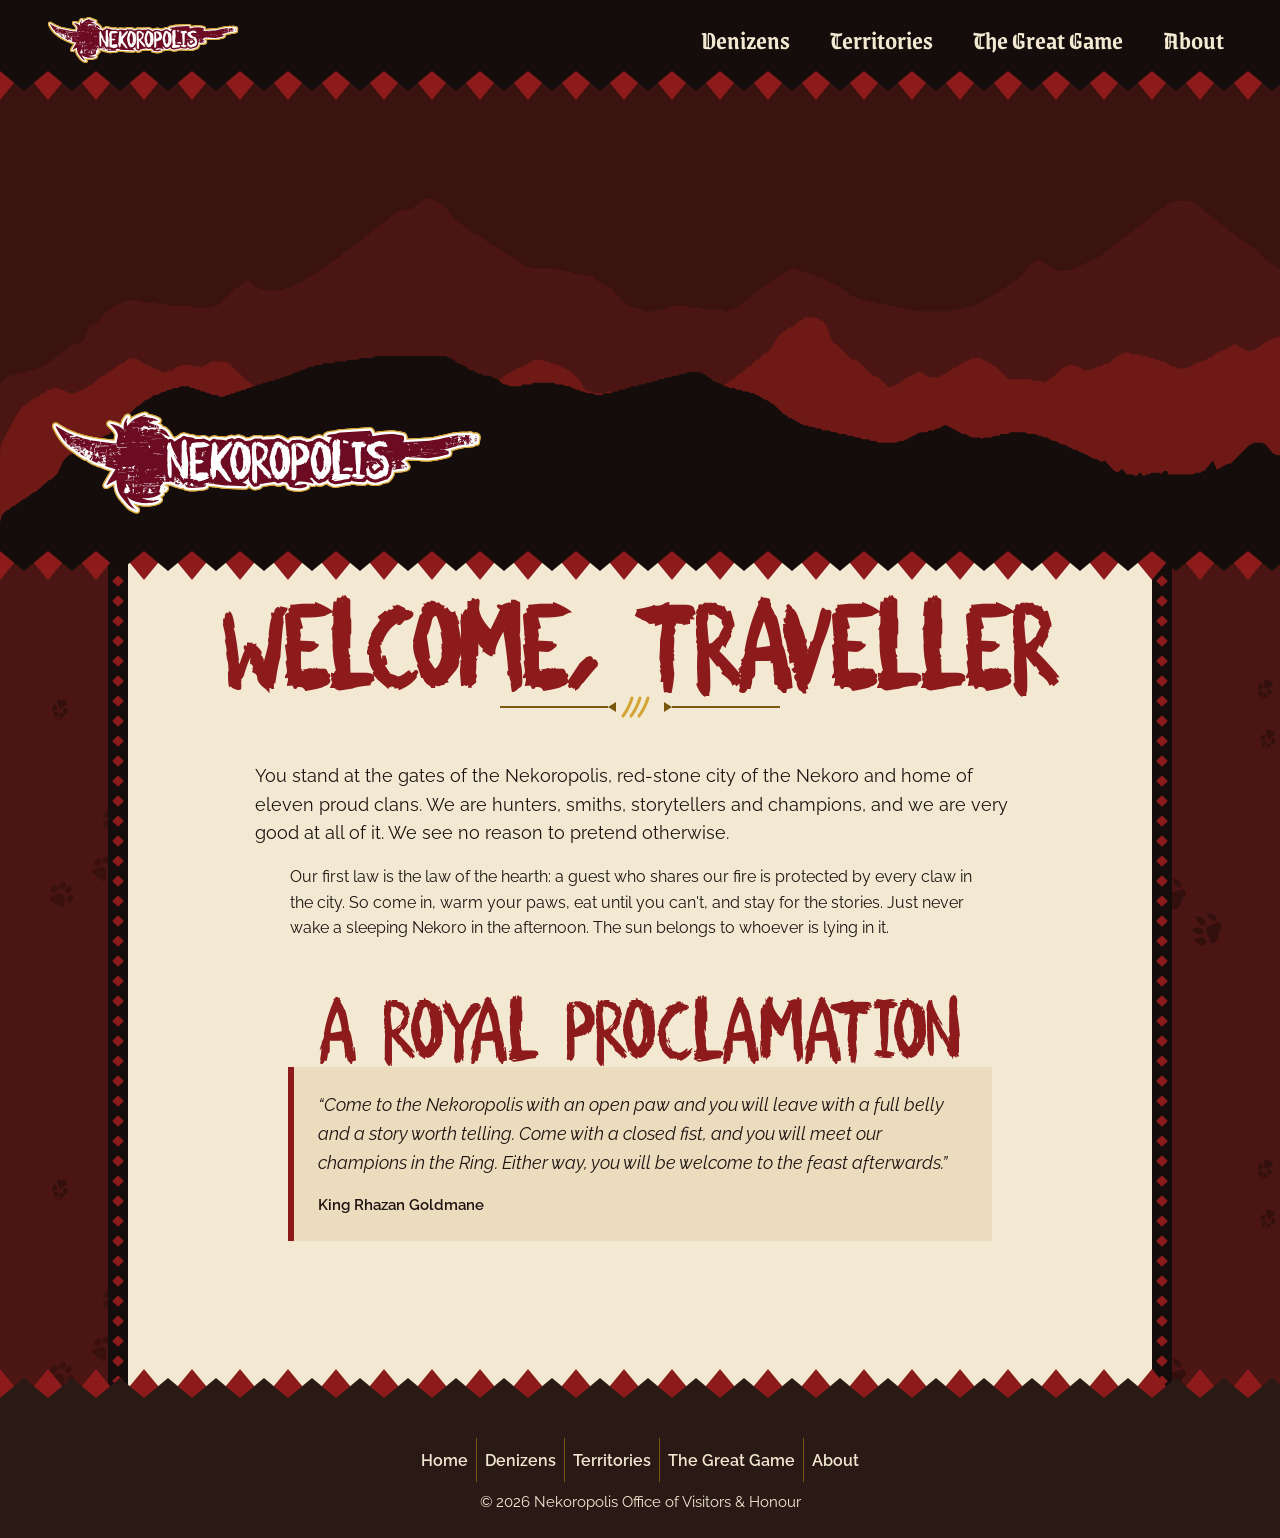
==== commit 0b43c927: "Scratchies headings, bone/red menu, slimmer diamond strips, sparser paw prints - Headings use Scratc" ====
--- a/index.html
+++ b/index.html
@@ -11,6 +11,7 @@
   <link rel="apple-touch-icon" href="apple-touch-icon.png">
   <link rel="manifest" href="site.webmanifest">
   <link rel="preload" href="fonts/grenze-gotisch-latin-wght.woff2" as="font" type="font/woff2" crossorigin>
+  <link rel="preload" href="fonts/scratchies.woff2" as="font" type="font/woff2" crossorigin>
   <link rel="stylesheet" href="css/normalize.css">
   <link rel="stylesheet" href="css/styles.css">
   <script src="js/menu.js" defer></script>
--- a/css/styles.css
+++ b/css/styles.css
@@ -16,6 +16,7 @@
   --clr-dusk: #3a1210; /* hero sky */
   --clr-blood: #8e1b1b;
   --clr-ember: #c0392b; /* decorative only, never text */
+  --clr-flame: #e04a3a; /* menu hover / current page on the dark bars (4.7:1 on night) */
   --clr-gold: #d4a437;
   --clr-gold-deep: #7a5710;
   --clr-bone: #f3e9d2;
@@ -24,6 +25,7 @@
   --clr-field: #fffaf0;
 
   /* fonts */
+  --ff-headline: "Scratchies", "Grenze Gotisch", Georgia, serif;
   --ff-display: "Grenze Gotisch", "Palatino Linotype", Georgia, serif;
   --ff-body: "Raleway", "Segoe UI", Arial, sans-serif;
 
@@ -52,13 +54,21 @@
   --hexagon-zoomed: polygon(50% 5.36%, 94.64% 27.68%, 94.64% 72.32%, 50% 94.64%, 5.36% 72.32%, 5.36% 27.68%); /* --hexagon scaled by 1/1.12 around the centre */
   --notch: polygon(0.75rem 0, calc(100% - 0.75rem) 0, 100% 0.75rem, 100% calc(100% - 0.75rem), calc(100% - 0.75rem) 100%, 0.75rem 100%, 0 calc(100% - 0.75rem), 0 0.75rem);
   --content-max: 64rem;
-  --strip-w: 2rem; /* diamond strips beside the content column (wide screens) */
+  --strip-w: 1.25rem; /* diamond strips beside the content column (wide screens) */
   --measure: 70ch;
 }
 
 /* --------------------------------------------------------------------------
-   2. @font-face (self-hosted, SIL OFL 1.1)
+   2. @font-face (self-hosted; Grenze Gotisch and Raleway are SIL OFL 1.1)
    -------------------------------------------------------------------------- */
+@font-face {
+  font-family: "Scratchies"; /* Darrell Flood; converted from TTF */
+  src: url("../fonts/scratchies.woff2") format("woff2");
+  font-weight: 400;
+  font-style: normal;
+  font-display: swap;
+}
+
 @font-face {
   font-family: "Grenze Gotisch";
   src: url("../fonts/grenze-gotisch-latin-wght.woff2") format("woff2");
@@ -103,7 +113,7 @@
   line-height: 1.6;
   color: var(--clr-ink);
   background: var(--clr-wine) url("../images/bg-tracks.svg") repeat;
-  background-size: 15rem 15rem;
+  background-size: 30rem 30rem;
   overflow-x: hidden;
 }
 
@@ -118,16 +128,10 @@
 h1,
 h2,
 h3 {
-  font-family: var(--ff-display);
-  font-weight: 700;
+  font-family: var(--ff-headline);
+  font-weight: 400; /* Scratchies has one weight; stops the browser faking bold */
   line-height: 1.15;
   color: var(--clr-blood);
-  /* thin gold outline (one 1px copy in each direction), like Aviaria's headings */
-  text-shadow:
-    1px 1px 0 var(--clr-gold),
-    -1px 1px 0 var(--clr-gold),
-    1px -1px 0 var(--clr-gold),
-    -1px -1px 0 var(--clr-gold);
   margin: 0 0 var(--space-m);
 }
 
@@ -296,7 +300,7 @@
 }
 
 .site-footer a {
-  color: var(--clr-gold);
+  color: var(--clr-bone);
   display: inline-flex;
   align-items: center;
   min-height: 2.75rem;
@@ -304,7 +308,7 @@
 }
 
 .site-footer a:hover {
-  color: var(--clr-bone);
+  color: var(--clr-flame);
 }
 
 .site-footer :focus-visible {
@@ -384,13 +388,13 @@
   font-family: var(--ff-display);
   font-weight: 600;
   font-size: var(--fs-nav);
-  color: var(--clr-gold);
+  color: var(--clr-bone);
   text-decoration: none;
 }
 
 .nav-list a:hover,
 .nav-list a[aria-current="page"] {
-  color: var(--clr-bone);
+  color: var(--clr-flame);
 }
 
 /* collapsible panel: only when menu.js is running (adds .has-menu-js) */
@@ -995,7 +999,7 @@
     bottom: 0;
     width: var(--strip-w);
     background-color: var(--clr-night);
-    background-image: url("data:image/svg+xml,%3Csvg xmlns='http://www.w3.org/2000/svg' viewBox='0 0 24 24'%3E%3Cpath fill='%238e1b1b' d='M12 2 22 12 12 22 2 12Z'/%3E%3C/svg%3E");
+    background-image: url("data:image/svg+xml,%3Csvg xmlns='http://www.w3.org/2000/svg' viewBox='0 0 24 24'%3E%3Cpath fill='%238e1b1b' d='M12 5 19 12 12 19 5 12Z'/%3E%3C/svg%3E");
     background-size: var(--strip-w) var(--strip-w);
     background-repeat: repeat-y;
   }
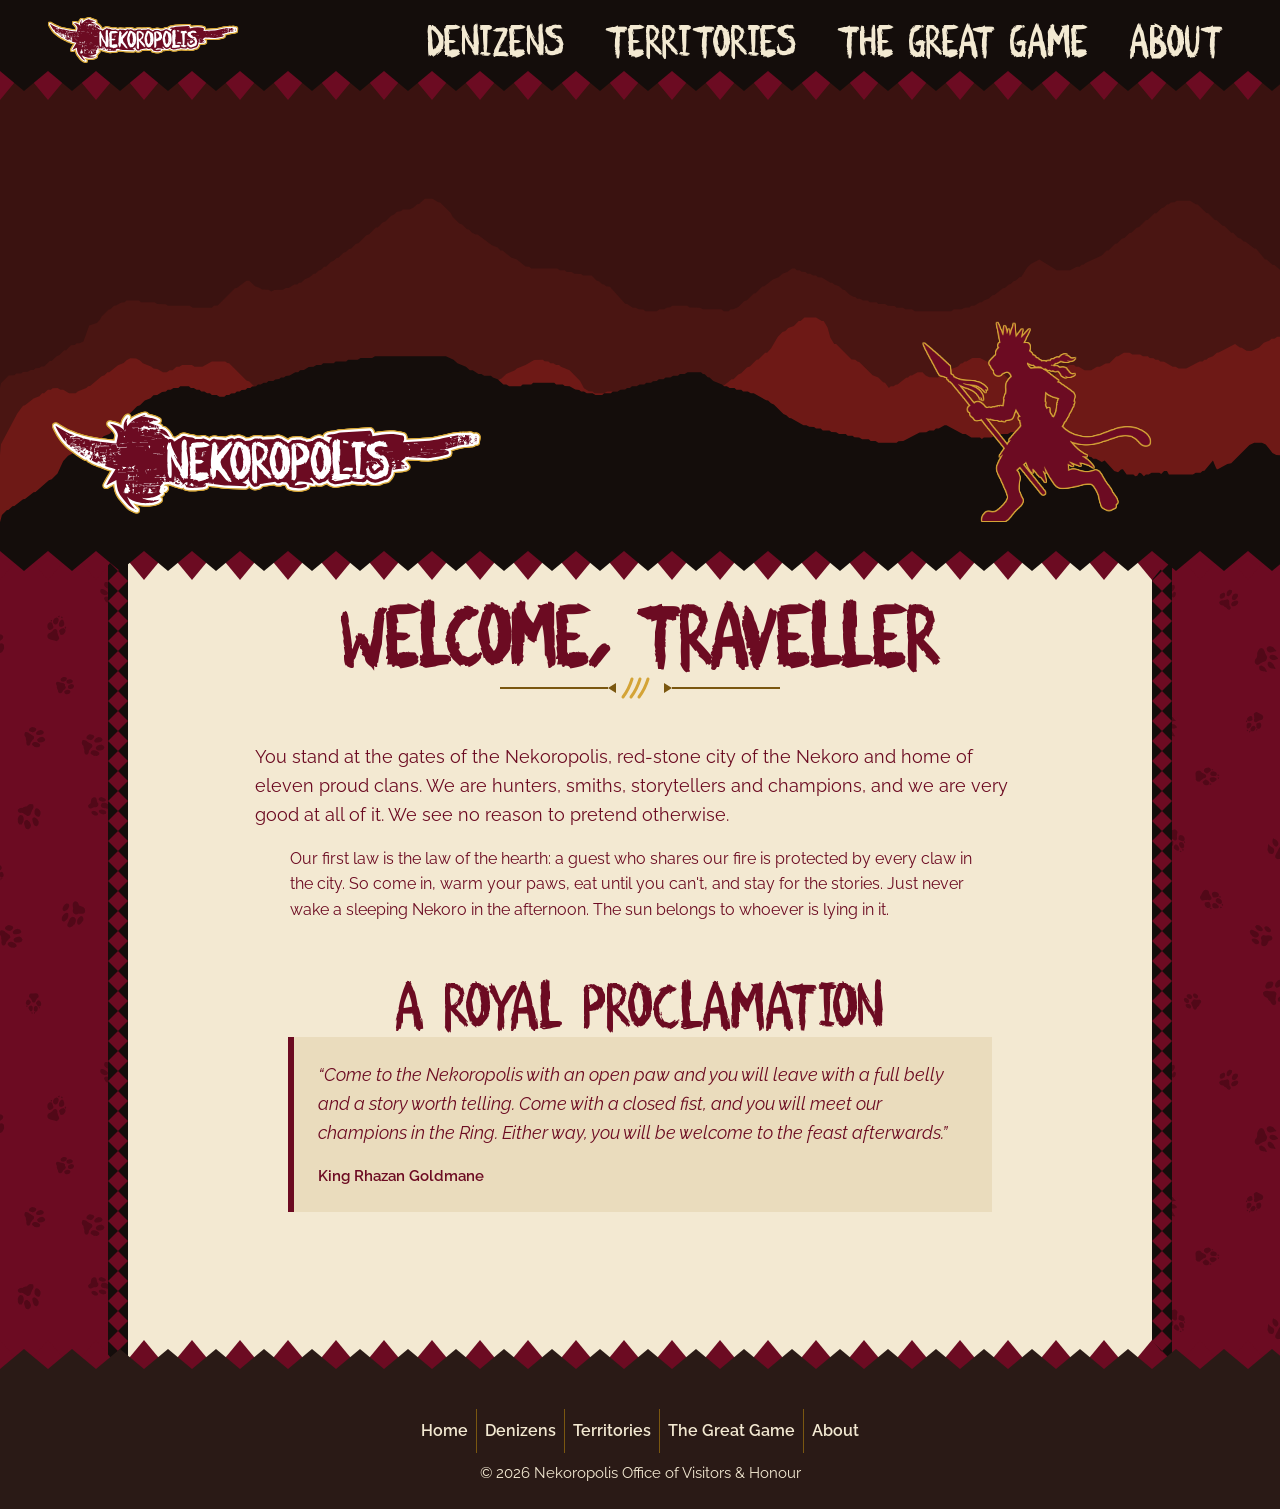
==== commit 11a543a3: "Hero runner sprite, Scratchies menu, logo-red text, denser paw prints - Spear runner animates throug" ====
--- a/index.html
+++ b/index.html
@@ -37,6 +37,7 @@
     </div>
     <div class="hero">
       <img class="hero-wordmark" src="images/nekorologo.svg" alt="" width="539" height="133">
+      <div class="hero-runner" aria-hidden="true"></div>
     </div>
   </header>
 
--- a/css/styles.css
+++ b/css/styles.css
@@ -12,9 +12,9 @@
   /* colours (text pairs: see plan.md 6.1, approved pairs only) */
   --clr-night: #140d0b;
   --clr-coal: #2a1a16;
-  --clr-wine: #4a1512; /* page background behind the content column */
+  --clr-wine: #6c0b22; /* page background behind the content column: the logo red */
   --clr-dusk: #3a1210; /* hero sky */
-  --clr-blood: #8e1b1b;
+  --clr-blood: #6c0b22; /* the logo red: all text on bone, and the page background */
   --clr-ember: #c0392b; /* decorative only, never text */
   --clr-flame: #e04a3a; /* menu hover / current page on the dark bars (4.7:1 on night) */
   --clr-gold: #d4a437;
@@ -32,10 +32,10 @@
   /* type scale */
   --fs-body: 1rem;
   --fs-small: 0.9375rem;
-  --fs-h1: clamp(2.25rem, 1.6rem + 3vw, 3.5rem);
-  --fs-h2: clamp(1.75rem, 1.4rem + 1.6vw, 2.5rem);
-  --fs-h3: clamp(1.375rem, 1.2rem + 0.8vw, 1.75rem);
-  --fs-nav: 1.375rem;
+  --fs-h1: clamp(1.75rem, 1.4rem + 1.8vw, 2.5rem);
+  --fs-h2: clamp(1.375rem, 1.2rem + 1vw, 1.875rem);
+  --fs-h3: clamp(1.125rem, 1.05rem + 0.5vw, 1.375rem);
+  --fs-nav: 1.125rem;
 
   /* spacing */
   --space-xs: 0.25rem;
@@ -111,7 +111,7 @@
   font-family: var(--ff-body);
   font-size: var(--fs-body);
   line-height: 1.6;
-  color: var(--clr-ink);
+  color: var(--clr-blood);
   background: var(--clr-wine) url("../images/bg-tracks.svg") repeat;
   background-size: 30rem 30rem;
   overflow-x: hidden;
@@ -162,13 +162,14 @@
 }
 
 a {
+  color: var(--clr-blood);
+  text-decoration: underline;
+  text-underline-offset: 0.2em;
+  font-weight: 600;
+}
+
+a:hover {
   color: var(--clr-gold-deep);
-  text-decoration: none;
-  font-weight: 600;
-}
-
-a:hover {
-  color: var(--clr-blood);
 }
 
 :focus-visible {
@@ -248,9 +249,35 @@
 @keyframes hero-scroll {
   to {
     background-position:
-      calc(var(--tile-w) * -3) 100%,
-      calc(var(--tile-w) * -2) 100%,
-      calc(var(--tile-w) * -1) 100%;
+      calc(var(--tile-w) * 3) 100%,
+      calc(var(--tile-w) * 2) 100%,
+      calc(var(--tile-w) * 1) 100%;
+  }
+}
+
+/* the runner: images/hero-runner.png is one strip of 8 frames side by side.
+   She runs on the spot, facing left, while the rocks scroll right behind her.
+   background-image (not a mask) so she still shows on file:// pages */
+.hero-runner {
+  position: absolute;
+  right: 6%;
+  bottom: calc(var(--fang-h) + 0.5rem);
+  height: 45%;
+  aspect-ratio: 450 / 306; /* one frame */
+  background: url("../images/hero-runner.png") 0 0 / 800% 100% no-repeat;
+  /* same thin gold outline as the logo */
+  filter:
+    drop-shadow(1px 0 0 var(--clr-gold))
+    drop-shadow(-1px 0 0 var(--clr-gold))
+    drop-shadow(0 1px 0 var(--clr-gold))
+    drop-shadow(0 -1px 0 var(--clr-gold));
+  animation: hero-run 0.8s steps(8) infinite;
+}
+
+/* frame n sits at n/7 of the way along, so 8 steps end at 800/7 % */
+@keyframes hero-run {
+  to {
+    background-position: 114.2857% 0;
   }
 }
 
@@ -301,6 +328,7 @@
 
 .site-footer a {
   color: var(--clr-bone);
+  text-decoration: none;
   display: inline-flex;
   align-items: center;
   min-height: 2.75rem;
@@ -385,8 +413,8 @@
   min-height: 2.75rem;
   min-width: 2.75rem;
   padding: 0 var(--space-s);
-  font-family: var(--ff-display);
-  font-weight: 600;
+  font-family: var(--ff-headline);
+  font-weight: 400; /* Scratchies has one weight */
   font-size: var(--fs-nav);
   color: var(--clr-bone);
   text-decoration: none;
@@ -764,7 +792,7 @@
   min-height: 2.75rem;
   padding: var(--space-s) var(--space-m);
   font: inherit;
-  color: var(--clr-ink);
+  color: var(--clr-blood);
   background-color: var(--clr-field);
   /* no box: just a line underneath, so the field is still visible as a field */
   border: 0;
@@ -934,7 +962,7 @@
 @media (min-width: 64em) {
   :root {
     --gutter: 3rem;
-    --fs-nav: 1.625rem;
+    --fs-nav: 1.3rem;
   }
 
   .header-bar {
@@ -999,7 +1027,7 @@
     bottom: 0;
     width: var(--strip-w);
     background-color: var(--clr-night);
-    background-image: url("data:image/svg+xml,%3Csvg xmlns='http://www.w3.org/2000/svg' viewBox='0 0 24 24'%3E%3Cpath fill='%238e1b1b' d='M12 5 19 12 12 19 5 12Z'/%3E%3C/svg%3E");
+    background-image: url("data:image/svg+xml,%3Csvg xmlns='http://www.w3.org/2000/svg' viewBox='0 0 24 24'%3E%3Cpath fill='%236c0b22' d='M12 0 24 12 12 24 0 12Z'/%3E%3C/svg%3E");
     background-size: var(--strip-w) var(--strip-w);
     background-repeat: repeat-y;
   }
@@ -1018,7 +1046,8 @@
     scroll-behavior: auto;
   }
 
-  .hero {
+  .hero,
+  .hero-runner {
     animation: none;
   }
 
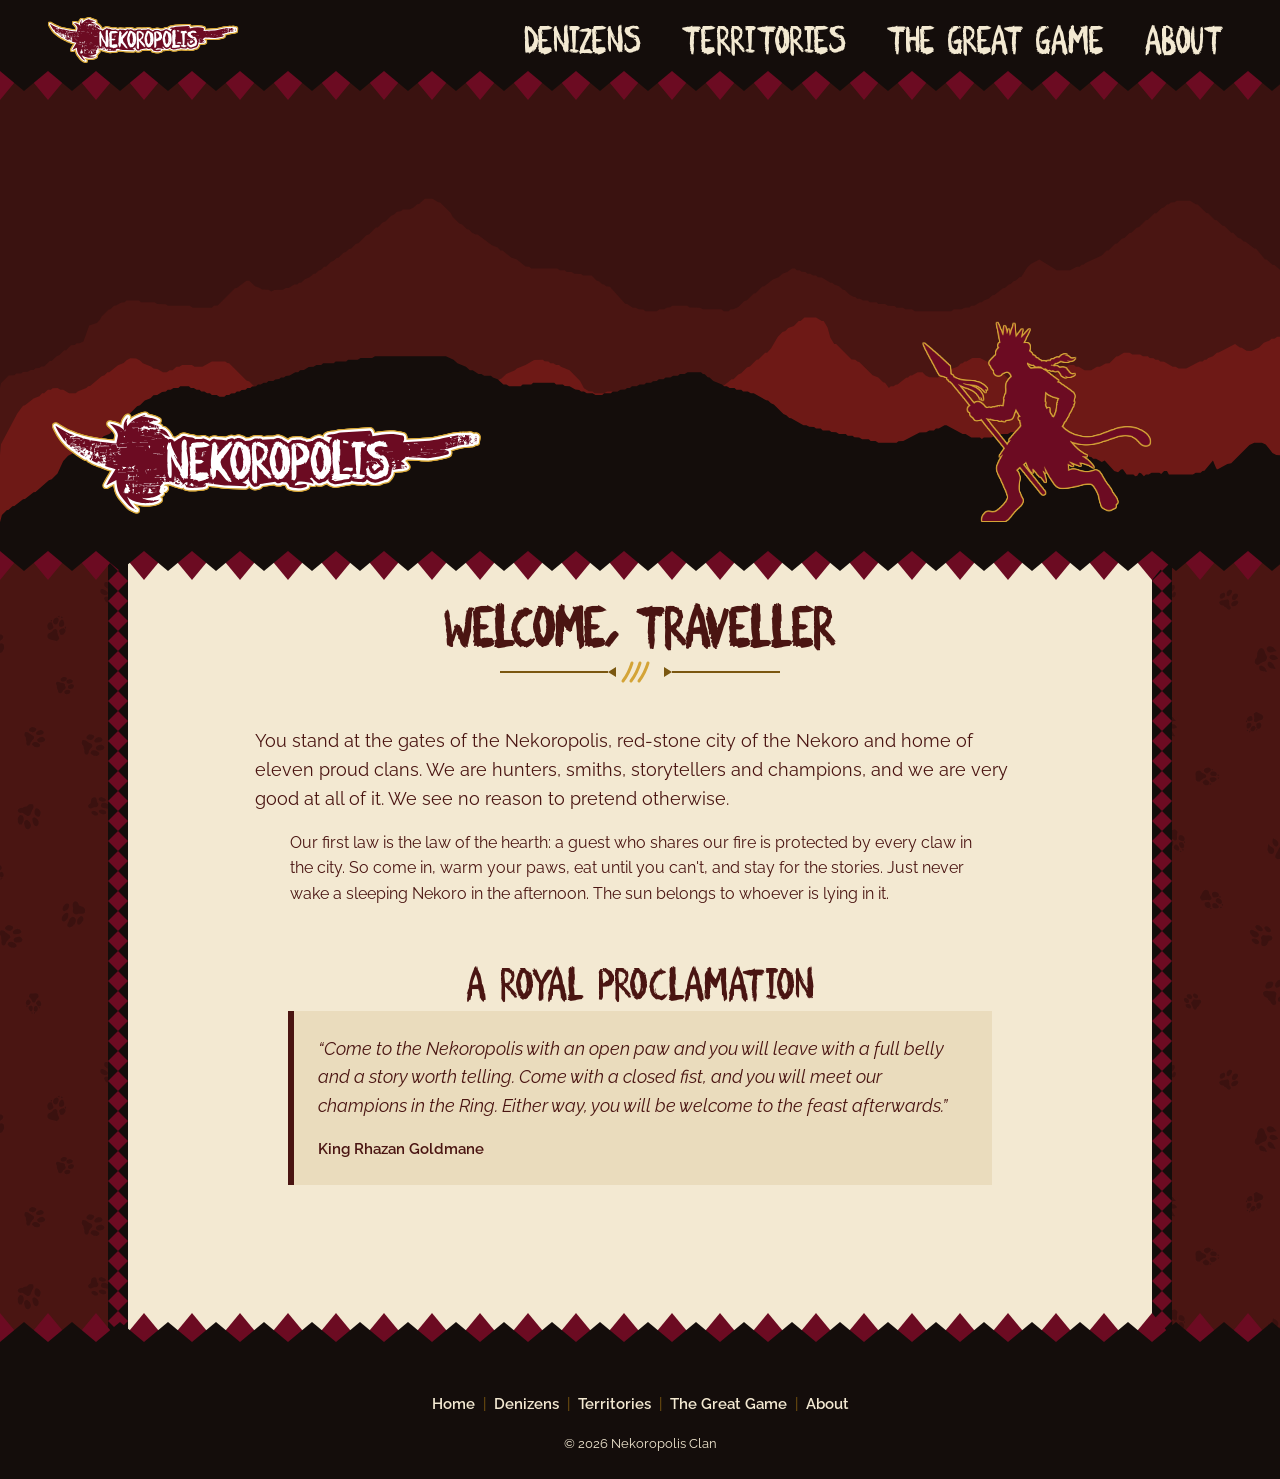
==== commit af7b994a: "Black footer with | separators, smaller footer text and headings - Footer and its teeth are black (n" ====
--- a/index.html
+++ b/index.html
@@ -70,7 +70,7 @@
         <li><a href="about.html">About</a></li>
       </ul>
     </nav>
-    <p class="copyright">&copy; 2026 Nekoropolis Office of Visitors &amp; Honour</p>
+    <p class="copyright">&copy; 2026 Nekoropolis Clan</p>
   </footer>
 </body>
 </html>
--- a/css/styles.css
+++ b/css/styles.css
@@ -12,9 +12,10 @@
   /* colours (text pairs: see plan.md 6.1, approved pairs only) */
   --clr-night: #140d0b;
   --clr-coal: #2a1a16;
-  --clr-wine: #6c0b22; /* page background behind the content column: the logo red */
+  --clr-wine: #4a1512; /* page background behind the content column */
   --clr-dusk: #3a1210; /* hero sky */
-  --clr-blood: #6c0b22; /* the logo red: all text on bone, and the page background */
+  --clr-blood: #4a1512; /* all text on bone: the same dark red as the page background */
+  --clr-logo: #6c0b22; /* the logo red: decorative only (back-row fangs, side diamonds) */
   --clr-ember: #c0392b; /* decorative only, never text */
   --clr-flame: #e04a3a; /* menu hover / current page on the dark bars (4.7:1 on night) */
   --clr-gold: #d4a437;
@@ -32,10 +33,10 @@
   /* type scale */
   --fs-body: 1rem;
   --fs-small: 0.9375rem;
-  --fs-h1: clamp(1.75rem, 1.4rem + 1.8vw, 2.5rem);
-  --fs-h2: clamp(1.375rem, 1.2rem + 1vw, 1.875rem);
-  --fs-h3: clamp(1.125rem, 1.05rem + 0.5vw, 1.375rem);
-  --fs-nav: 1.125rem;
+  --fs-h1: clamp(1.25rem, 1.1rem + 0.8vw, 1.625rem);
+  --fs-h2: clamp(1.125rem, 1rem + 0.5vw, 1.3125rem);
+  --fs-h3: clamp(1rem, 0.95rem + 0.2vw, 1.0625rem);
+  --fs-nav: 1rem;
 
   /* spacing */
   --space-xs: 0.25rem;
@@ -320,8 +321,9 @@
 .site-footer {
   position: relative;
   z-index: 2; /* above main, so the teeth bite into the content column */
-  background-color: var(--clr-coal);
+  background-color: var(--clr-night);
   color: var(--clr-bone);
+  font-size: var(--fs-small);
   text-align: center;
   padding: var(--space-xl) var(--gutter) var(--space-l);
 }
@@ -352,13 +354,14 @@
   justify-content: center;
 }
 
-.footer-links li + li {
-  border-left: 1px solid var(--clr-gold-deep);
+.footer-links li + li::before {
+  content: "|";
+  color: var(--clr-gold-deep);
 }
 
 .copyright {
   margin: 0 auto;
-  font-size: var(--fs-small);
+  font-size: 0.8125rem;
 }
 
 /* --------------------------------------------------------------------------
@@ -476,7 +479,7 @@
 .has-menu-js .site-nav::before,
 .site-footer::before {
   height: calc(var(--fang-h) * 1.45);
-  background-color: var(--clr-blood);
+  background-color: var(--clr-logo);
   -webkit-mask-position: calc(var(--fang-w) / 2) 0;
   mask-position: calc(var(--fang-w) / 2) 0;
 }
@@ -499,7 +502,7 @@
 }
 
 .site-footer::after {
-  background-color: var(--clr-coal);
+  background-color: var(--clr-night);
 }
 
 /* 5.3 divider ---------------------------------------------------------- */
@@ -962,7 +965,7 @@
 @media (min-width: 64em) {
   :root {
     --gutter: 3rem;
-    --fs-nav: 1.3rem;
+    --fs-nav: 1.125rem;
   }
 
   .header-bar {
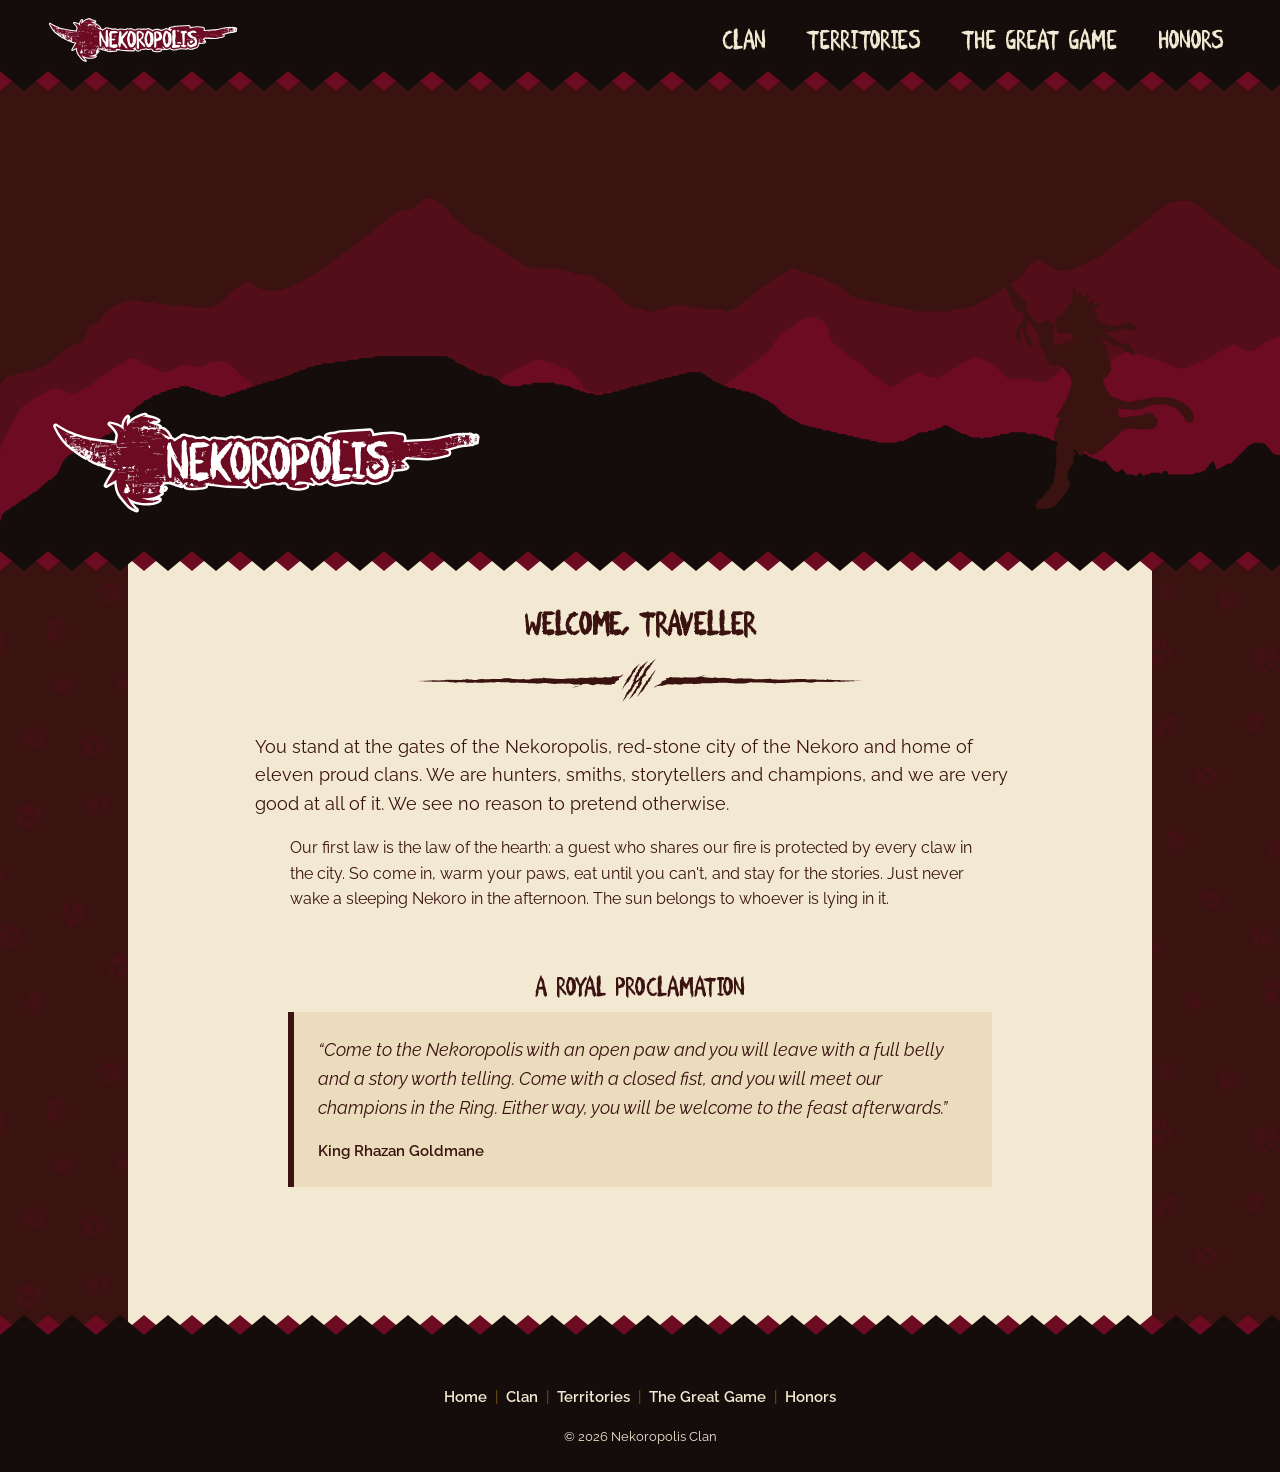
==== commit a22f8df2: "Menu and footer: Denizens is now Clan, About is now Honors Co-Authored-By: Claude Opus 5.5 <noreply@" ====
--- a/index.html
+++ b/index.html
@@ -28,10 +28,10 @@
       <a class="site-logo" href="index.html"><img src="images/nekorologo.svg" alt="The Nekoropolis – home" width="539" height="133"></a>
       <nav id="site-nav" class="site-nav" aria-label="Main">
         <ul class="nav-list">
-          <li><a href="denizens.html">Denizens</a></li>
+          <li><a href="denizens.html">Clan</a></li>
           <li><a href="territories.html">Territories</a></li>
           <li><a href="https://tobiasvyseri.com/Aviaria/avianchess.html">The Great Game<span class="visually-hidden"> (external site)</span></a></li>
-          <li><a href="about.html">About</a></li>
+          <li><a href="about.html">Honors</a></li>
         </ul>
       </nav>
     </div>
@@ -64,10 +64,10 @@
     <nav aria-label="Footer">
       <ul class="footer-links">
         <li><a href="index.html" aria-current="page">Home</a></li>
-        <li><a href="denizens.html">Denizens</a></li>
+        <li><a href="denizens.html">Clan</a></li>
         <li><a href="territories.html">Territories</a></li>
         <li><a href="https://tobiasvyseri.com/Aviaria/avianchess.html">The Great Game<span class="visually-hidden"> (external site)</span></a></li>
-        <li><a href="about.html">About</a></li>
+        <li><a href="about.html">Honors</a></li>
       </ul>
     </nav>
     <p class="copyright">&copy; 2026 Nekoropolis Clan</p>
--- a/css/styles.css
+++ b/css/styles.css
@@ -12,12 +12,9 @@
   /* colours (text pairs: see plan.md 6.1, approved pairs only) */
   --clr-night: #140d0b;
   --clr-coal: #2a1a16;
-  --clr-wine: #4a1512; /* page background behind the content column */
-  --clr-dusk: #3a1210; /* hero sky */
-  --clr-blood: #4a1512; /* all text on bone: the same dark red as the page background */
-  --clr-logo: #6c0b22; /* the logo red: decorative only (back-row fangs, side diamonds) */
-  --clr-ember: #c0392b; /* decorative only, never text */
-  --clr-flame: #e04a3a; /* menu hover / current page on the dark bars (4.7:1 on night) */
+  /* only two reds on the whole site */
+  --clr-red-dark: #3a1210; /* page + sky background, runner, headings, dividers, all text */
+  --clr-red: #6c0b22; /* the logo red: links, spikes, diamonds, paw prints, mountains */
   --clr-gold: #d4a437;
   --clr-gold-deep: #7a5710;
   --clr-bone: #f3e9d2;
@@ -33,9 +30,9 @@
   /* type scale */
   --fs-body: 1rem;
   --fs-small: 0.9375rem;
-  --fs-h1: clamp(1.25rem, 1.1rem + 0.8vw, 1.625rem);
-  --fs-h2: clamp(1.125rem, 1rem + 0.5vw, 1.3125rem);
-  --fs-h3: clamp(1rem, 0.95rem + 0.2vw, 1.0625rem);
+  --fs-h1: clamp(1.125rem, 1rem + 0.5vw, 1.375rem);
+  --fs-h2: clamp(1rem, 0.95rem + 0.3vw, 1.125rem);
+  --fs-h3: 1rem;
   --fs-nav: 1rem;
 
   /* spacing */
@@ -55,7 +52,6 @@
   --hexagon-zoomed: polygon(50% 5.36%, 94.64% 27.68%, 94.64% 72.32%, 50% 94.64%, 5.36% 72.32%, 5.36% 27.68%); /* --hexagon scaled by 1/1.12 around the centre */
   --notch: polygon(0.75rem 0, calc(100% - 0.75rem) 0, 100% 0.75rem, 100% calc(100% - 0.75rem), calc(100% - 0.75rem) 100%, 0.75rem 100%, 0 calc(100% - 0.75rem), 0 0.75rem);
   --content-max: 64rem;
-  --strip-w: 1.25rem; /* diamond strips beside the content column (wide screens) */
   --measure: 70ch;
 }
 
@@ -65,6 +61,7 @@
 @font-face {
   font-family: "Scratchies"; /* Darrell Flood; converted from TTF */
   src: url("../fonts/scratchies.woff2") format("woff2");
+  size-adjust: 70%; /* Scratchies draws far bigger than other fonts at the same size; this shrinks every use of it */
   font-weight: 400;
   font-style: normal;
   font-display: swap;
@@ -112,8 +109,8 @@
   font-family: var(--ff-body);
   font-size: var(--fs-body);
   line-height: 1.6;
-  color: var(--clr-blood);
-  background: var(--clr-wine) url("../images/bg-tracks.svg") repeat;
+  color: var(--clr-red-dark);
+  background: var(--clr-red-dark) url("../images/bg-tracks.svg") repeat;
   background-size: 30rem 30rem;
   overflow-x: hidden;
 }
@@ -132,7 +129,7 @@
   font-family: var(--ff-headline);
   font-weight: 400; /* Scratchies has one weight; stops the browser faking bold */
   line-height: 1.15;
-  color: var(--clr-blood);
+  color: var(--clr-red-dark);
   margin: 0 0 var(--space-m);
 }
 
@@ -163,18 +160,17 @@
 }
 
 a {
-  color: var(--clr-blood);
-  text-decoration: underline;
-  text-underline-offset: 0.2em;
+  color: var(--clr-red);
+  text-decoration: none;
   font-weight: 600;
 }
 
 a:hover {
-  color: var(--clr-gold-deep);
+  color: var(--clr-night); /* body links go black */
 }
 
 :focus-visible {
-  outline: var(--focus-width) solid var(--clr-blood);
+  outline: var(--focus-width) solid var(--clr-red-dark);
   outline-offset: 3px;
 }
 
@@ -214,17 +210,6 @@
   width: 9.5rem;
 }
 
-/* the logo is dark red, so give it the same thin gold outline as the headings
-   to lift it off the dark nav and hero */
-.site-logo img,
-.hero-wordmark {
-  filter:
-    drop-shadow(1px 0 0 var(--clr-gold))
-    drop-shadow(-1px 0 0 var(--clr-gold))
-    drop-shadow(0 1px 0 var(--clr-gold))
-    drop-shadow(0 -1px 0 var(--clr-gold));
-}
-
 /* hero: three rock layers that scroll left at different speeds (parallax).
    Each layer SVG is 1600x500 and tiles seamlessly, so one tile is 3.2x the hero height. */
 .hero {
@@ -233,7 +218,7 @@
   position: relative;
   z-index: 1;
   min-height: var(--hero-h);
-  background-color: var(--clr-dusk);
+  background-color: var(--clr-red-dark);
   /* first listed = drawn on top */
   background-image:
     url("../images/hero-rocks-front.svg"),
@@ -242,7 +227,7 @@
   background-repeat: repeat-x;
   background-size: var(--tile-w) 100%;
   background-position: 0 100%;
-  animation: hero-scroll 60s linear infinite;
+  animation: hero-scroll 24s linear infinite;
 }
 
 /* each layer moves a whole number of tiles per loop (3, 2, 1), so the loop is
@@ -256,29 +241,23 @@
   }
 }
 
-/* the runner: images/hero-runner.png is one strip of 8 frames side by side.
+/* the runner: images/hero-runner.png is one strip of 5 frames side by side.
    She runs on the spot, facing left, while the rocks scroll right behind her.
    background-image (not a mask) so she still shows on file:// pages */
 .hero-runner {
   position: absolute;
   right: 6%;
   bottom: calc(var(--fang-h) + 0.5rem);
-  height: 45%;
-  aspect-ratio: 450 / 306; /* one frame */
-  background: url("../images/hero-runner.png") 0 0 / 800% 100% no-repeat;
-  /* same thin gold outline as the logo */
-  filter:
-    drop-shadow(1px 0 0 var(--clr-gold))
-    drop-shadow(-1px 0 0 var(--clr-gold))
-    drop-shadow(0 1px 0 var(--clr-gold))
-    drop-shadow(0 -1px 0 var(--clr-gold));
-  animation: hero-run 0.8s steps(8) infinite;
-}
-
-/* frame n sits at n/7 of the way along, so 8 steps end at 800/7 % */
+  height: 55%;
+  aspect-ratio: 318 / 383; /* one frame */
+  background: url("../images/hero-runner.png") 0 0 / 500% 100% no-repeat; /* silhouette in --clr-red-dark */
+  animation: hero-run 0.55s steps(5) infinite;
+}
+
+/* frame n sits at n/4 of the way along, so 5 steps end at 500/4 % = 125% */
 @keyframes hero-run {
   to {
-    background-position: 114.2857% 0;
+    background-position: 125% 0;
   }
 }
 
@@ -292,7 +271,7 @@
   z-index: 1;
   background-color: var(--clr-bone);
   /* bottom padding leaves room for the footer teeth, which overlap main */
-  padding: calc(var(--fang-h) + var(--space-xl)) var(--gutter) calc(var(--fang-h) * 1.45 + var(--space-xxl));
+  padding: calc(var(--fang-h) + var(--space-xl)) var(--gutter) calc(var(--fang-h) + var(--space-xxl));
 }
 
 main > * {
@@ -315,6 +294,11 @@
 
 .section-title {
   text-align: center;
+}
+
+/* an h2 that should look as big as the page's h1 */
+.title-large {
+  font-size: var(--fs-h1);
 }
 
 /* footer */
@@ -338,7 +322,7 @@
 }
 
 .site-footer a:hover {
-  color: var(--clr-flame);
+  color: var(--clr-red);
 }
 
 .site-footer :focus-visible {
@@ -425,7 +409,7 @@
 
 .nav-list a:hover,
 .nav-list a[aria-current="page"] {
-  color: var(--clr-flame);
+  color: var(--clr-red);
 }
 
 /* collapsible panel: only when menu.js is running (adds .has-menu-js) */
@@ -478,8 +462,8 @@
 .hero::before,
 .has-menu-js .site-nav::before,
 .site-footer::before {
-  height: calc(var(--fang-h) * 1.45);
-  background-color: var(--clr-logo);
+  height: var(--fang-h);
+  background-color: var(--clr-red);
   -webkit-mask-position: calc(var(--fang-w) / 2) 0;
   mask-position: calc(var(--fang-w) / 2) 0;
 }
@@ -508,9 +492,10 @@
 /* 5.3 divider ---------------------------------------------------------- */
 .divider {
   border: 0;
-  height: 1.875rem;
-  max-width: 18.75rem;
-  margin: var(--space-m) auto var(--space-xl);
+  width: min(28rem, 90%);
+  height: auto;
+  aspect-ratio: 1844 / 230; /* the traced claw-mark image */
+  margin: var(--space-s) auto var(--space-l);
   background: url("../images/divider-claw.svg") center / contain no-repeat;
 }
 
@@ -524,7 +509,7 @@
   max-width: 44rem;
   padding: var(--space-l);
   background-color: var(--clr-bone-shade);
-  border-left: 0.375rem solid var(--clr-blood);
+  border-left: 0.375rem solid var(--clr-red-dark);
 }
 
 .proclamation blockquote {
@@ -642,7 +627,7 @@
 .stats dt {
   display: inline;
   font-weight: 700;
-  color: var(--clr-blood);
+  color: var(--clr-red-dark);
 }
 
 .stats dt::after {
@@ -695,17 +680,17 @@
   box-shadow: inset 0 0 0 3px var(--clr-gold);
 }
 
-/* where each place sits on the 1200x800 map */
-.map-spot[href="#scratchstone-cliffs"] { left: 2.08%; top: 8.12%; width: 33.75%; height: 18.75%; }
-.map-spot[href="#sunthrone"] { left: 65.83%; top: 8.12%; width: 24.58%; height: 18.75%; }
-.map-spot[href="#sun-shrine"] { left: 36.67%; top: 19.38%; width: 26.67%; height: 16.25%; }
-.map-spot[href="#kittenfold"] { left: 7.5%; top: 31.87%; width: 20%; height: 13.75%; }
-.map-spot[href="#hearthfire-hall"] { left: 67.08%; top: 31.25%; width: 20.83%; height: 14.37%; }
-.map-spot[href="#proving-ring"] { left: 39.17%; top: 43.12%; width: 21.67%; height: 16.25%; }
-.map-spot[href="#fishgate-docks"] { left: 76.67%; top: 58.13%; width: 20%; height: 16.25%; }
-.map-spot[href="#ember-forge"] { left: 14.58%; top: 60%; width: 20.83%; height: 21.25%; }
-.map-spot[href="#sunning-steppes"] { left: 41.67%; top: 81.88%; width: 25%; height: 6.25%; }
-.map-spot[href="#featherwall"] { left: 1.67%; top: 88.12%; width: 96.67%; height: 5%; }
+/* where each place sits on the 1024x688 map (percent of the image) */
+.map-spot[href="#scratchstone-cliffs"] { left: 6.3%; top: 7.3%; width: 33.7%; height: 18.9%; }
+.map-spot[href="#sunthrone"] { left: 64%; top: 5.1%; width: 29.3%; height: 20.8%; }
+.map-spot[href="#sun-shrine"] { left: 40%; top: 11.6%; width: 22.5%; height: 22.1%; }
+.map-spot[href="#kittenfold"] { left: 10.9%; top: 27.6%; width: 19.3%; height: 15.3%; }
+.map-spot[href="#hearthfire-hall"] { left: 68.8%; top: 27.3%; width: 19.5%; height: 16.3%; }
+.map-spot[href="#proving-ring"] { left: 40.5%; top: 37.1%; width: 21%; height: 16.4%; }
+.map-spot[href="#fishgate-docks"] { left: 76.7%; top: 53.5%; width: 18.6%; height: 14.8%; }
+.map-spot[href="#ember-forge"] { left: 15.1%; top: 50.9%; width: 19.5%; height: 26.5%; }
+.map-spot[href="#sunning-steppes"] { left: 39%; top: 64.7%; width: 29.3%; height: 14.5%; }
+.map-spot[href="#featherwall"] { left: 3.9%; top: 79.2%; width: 92.8%; height: 11.6%; }
 
 figcaption {
   font-size: var(--fs-small);
@@ -770,7 +755,7 @@
 .contact-form legend {
   padding: 0;
   font-weight: 700;
-  color: var(--clr-blood);
+  color: var(--clr-red-dark);
 }
 
 .form-row {
@@ -785,7 +770,7 @@
 }
 
 .required {
-  color: var(--clr-blood);
+  color: var(--clr-red-dark);
 }
 
 input,
@@ -795,7 +780,7 @@
   min-height: 2.75rem;
   padding: var(--space-s) var(--space-m);
   font: inherit;
-  color: var(--clr-blood);
+  color: var(--clr-red-dark);
   background-color: var(--clr-field);
   /* no box: just a line underneath, so the field is still visible as a field */
   border: 0;
@@ -811,7 +796,7 @@
 input:focus-visible,
 select:focus-visible,
 textarea:focus-visible {
-  outline: var(--focus-width) solid var(--clr-blood);
+  outline: var(--focus-width) solid var(--clr-red-dark);
   outline-offset: 2px;
 }
 
@@ -821,7 +806,7 @@
 }
 
 .button-frame:has(:focus-visible) {
-  outline: var(--focus-width) solid var(--clr-blood);
+  outline: var(--focus-width) solid var(--clr-red-dark);
   outline-offset: 3px;
 }
 
@@ -830,18 +815,18 @@
   align-items: center;
   min-height: 2.75rem;
   padding: var(--space-s) var(--space-xl);
-  font-family: var(--ff-display);
-  font-size: 1.5rem;
-  font-weight: 700;
+  font-family: var(--ff-headline);
+  font-size: 1.25rem;
+  font-weight: 400; /* Scratchies has one weight */
   color: var(--clr-bone);
-  background-color: var(--clr-blood);
+  background-color: var(--clr-red-dark);
   border: 0;
   clip-path: var(--notch);
   cursor: pointer;
 }
 
 .button:hover {
-  background-color: var(--clr-ink);
+  background-color: var(--clr-red);
 }
 
 .button:focus-visible {
@@ -870,7 +855,7 @@
   z-index: 100;
   padding: var(--space-s) var(--space-m);
   color: var(--clr-bone);
-  background-color: var(--clr-blood);
+  background-color: var(--clr-red-dark);
   transform: translateY(-200%);
 }
 
@@ -1019,29 +1004,6 @@
     padding-left: var(--space-xxl);
     padding-right: var(--space-xxl);
   }
-
-  /* diamond strips down both sides of the content column, in the style of the
-     pennant edges; they tuck under the hero and footer spikes */
-  main::before,
-  main::after {
-    content: "";
-    position: absolute;
-    top: 0;
-    bottom: 0;
-    width: var(--strip-w);
-    background-color: var(--clr-night);
-    background-image: url("data:image/svg+xml,%3Csvg xmlns='http://www.w3.org/2000/svg' viewBox='0 0 24 24'%3E%3Cpath fill='%236c0b22' d='M12 0 24 12 12 24 0 12Z'/%3E%3C/svg%3E");
-    background-size: var(--strip-w) var(--strip-w);
-    background-repeat: repeat-y;
-  }
-
-  main::before {
-    right: 100%;
-  }
-
-  main::after {
-    left: 100%;
-  }
 }
 
 @media (prefers-reduced-motion: reduce) {
